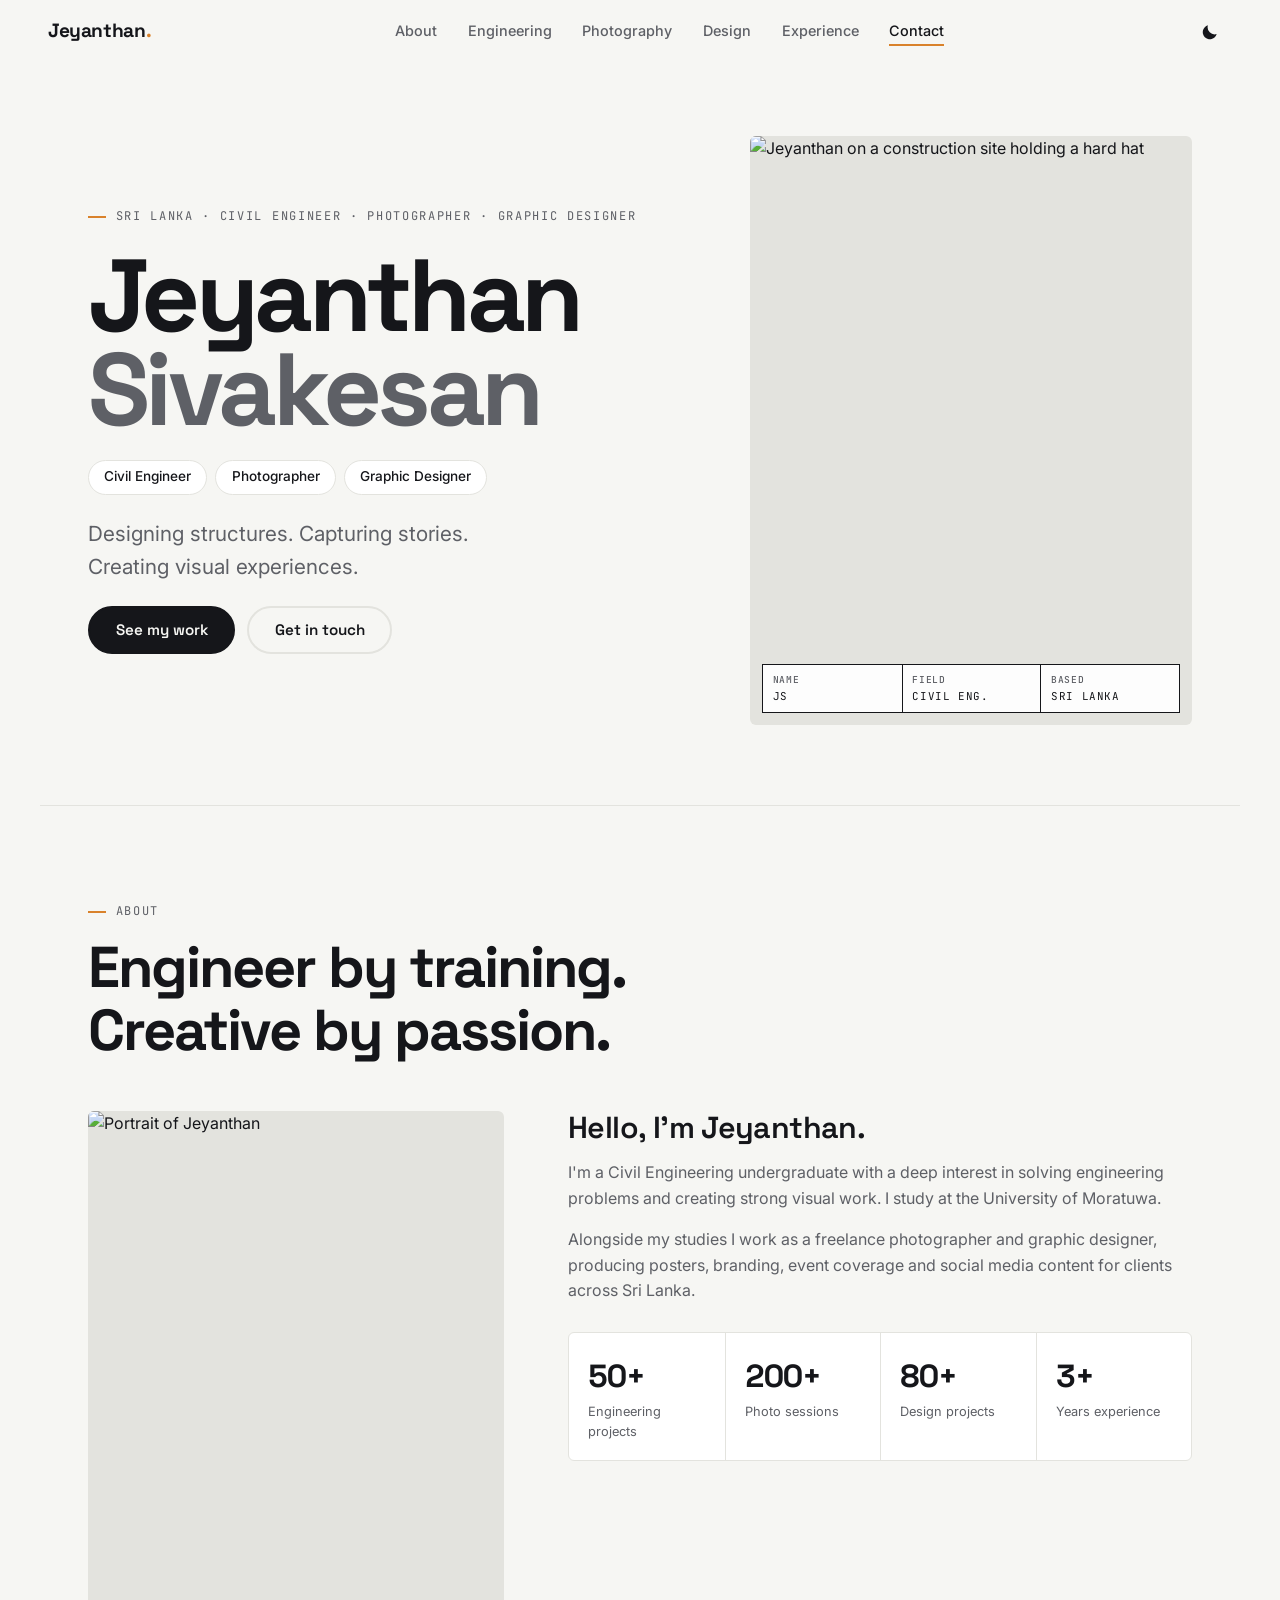
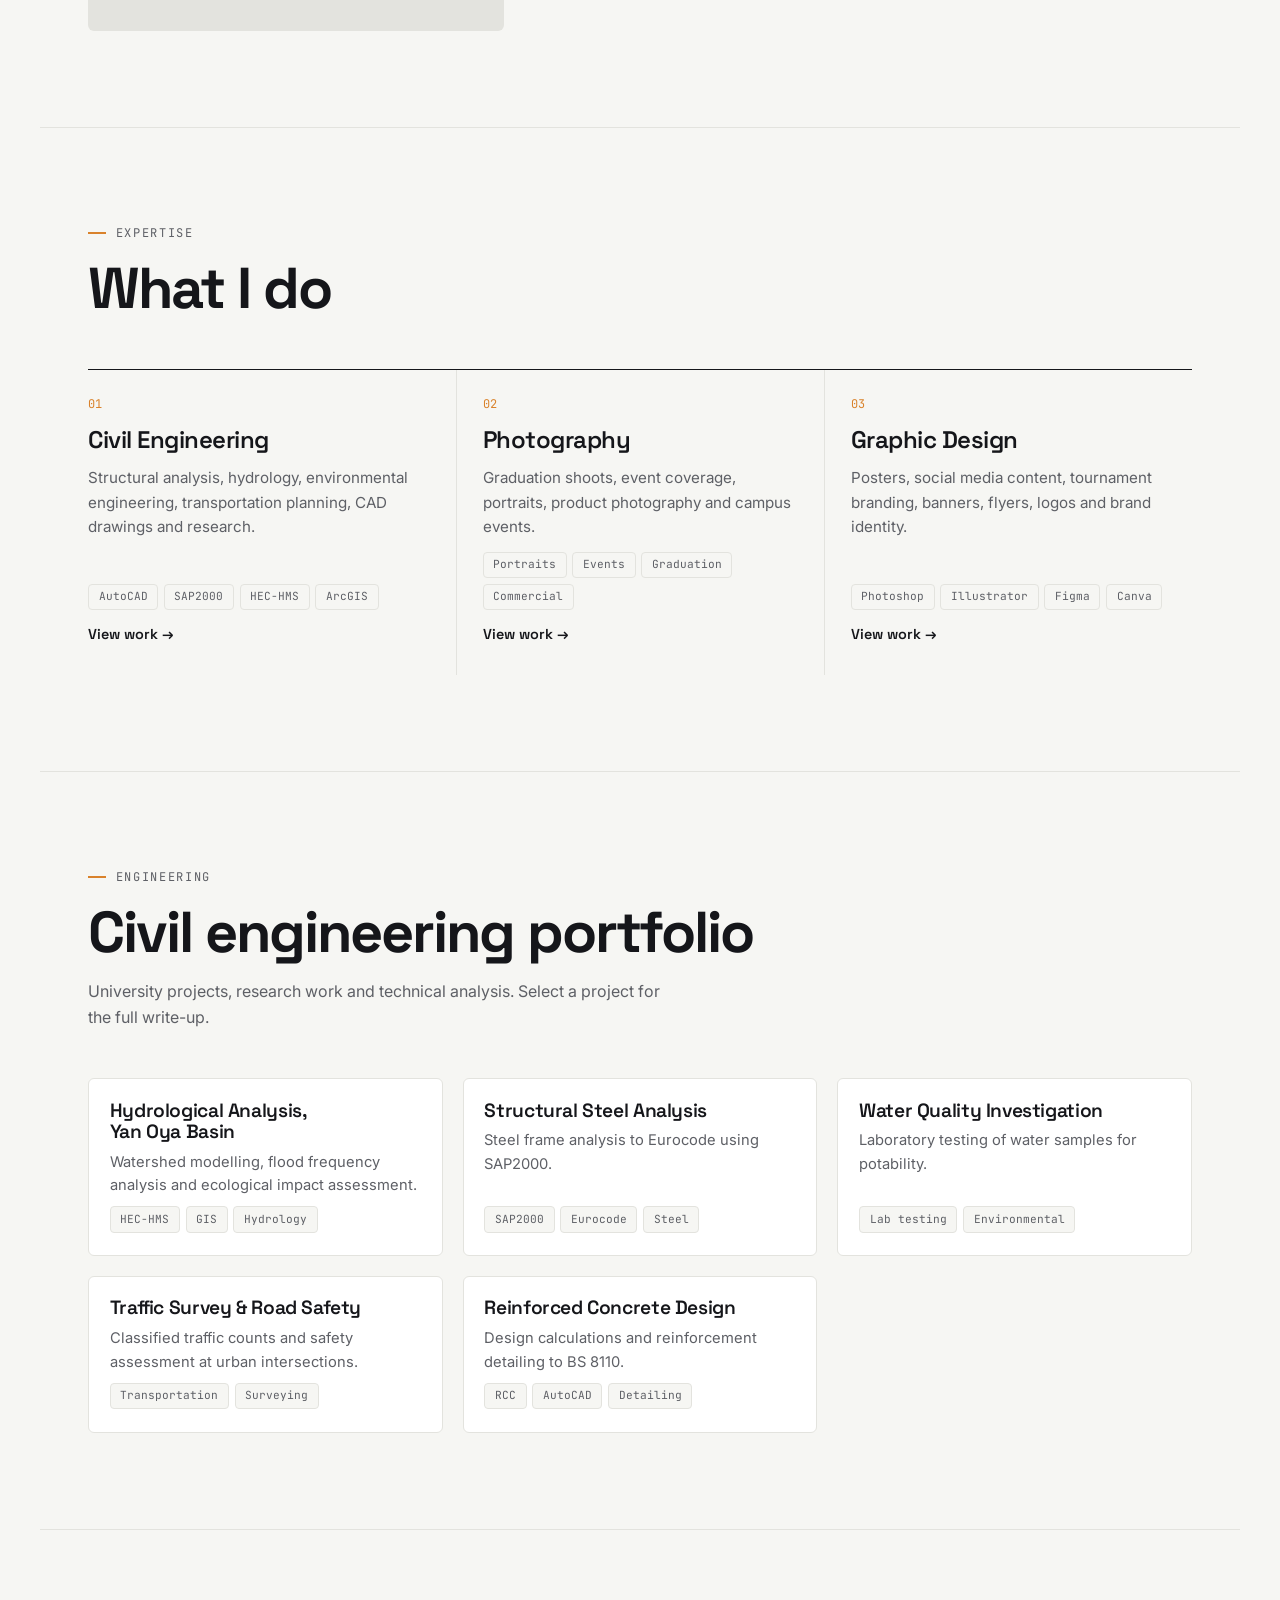
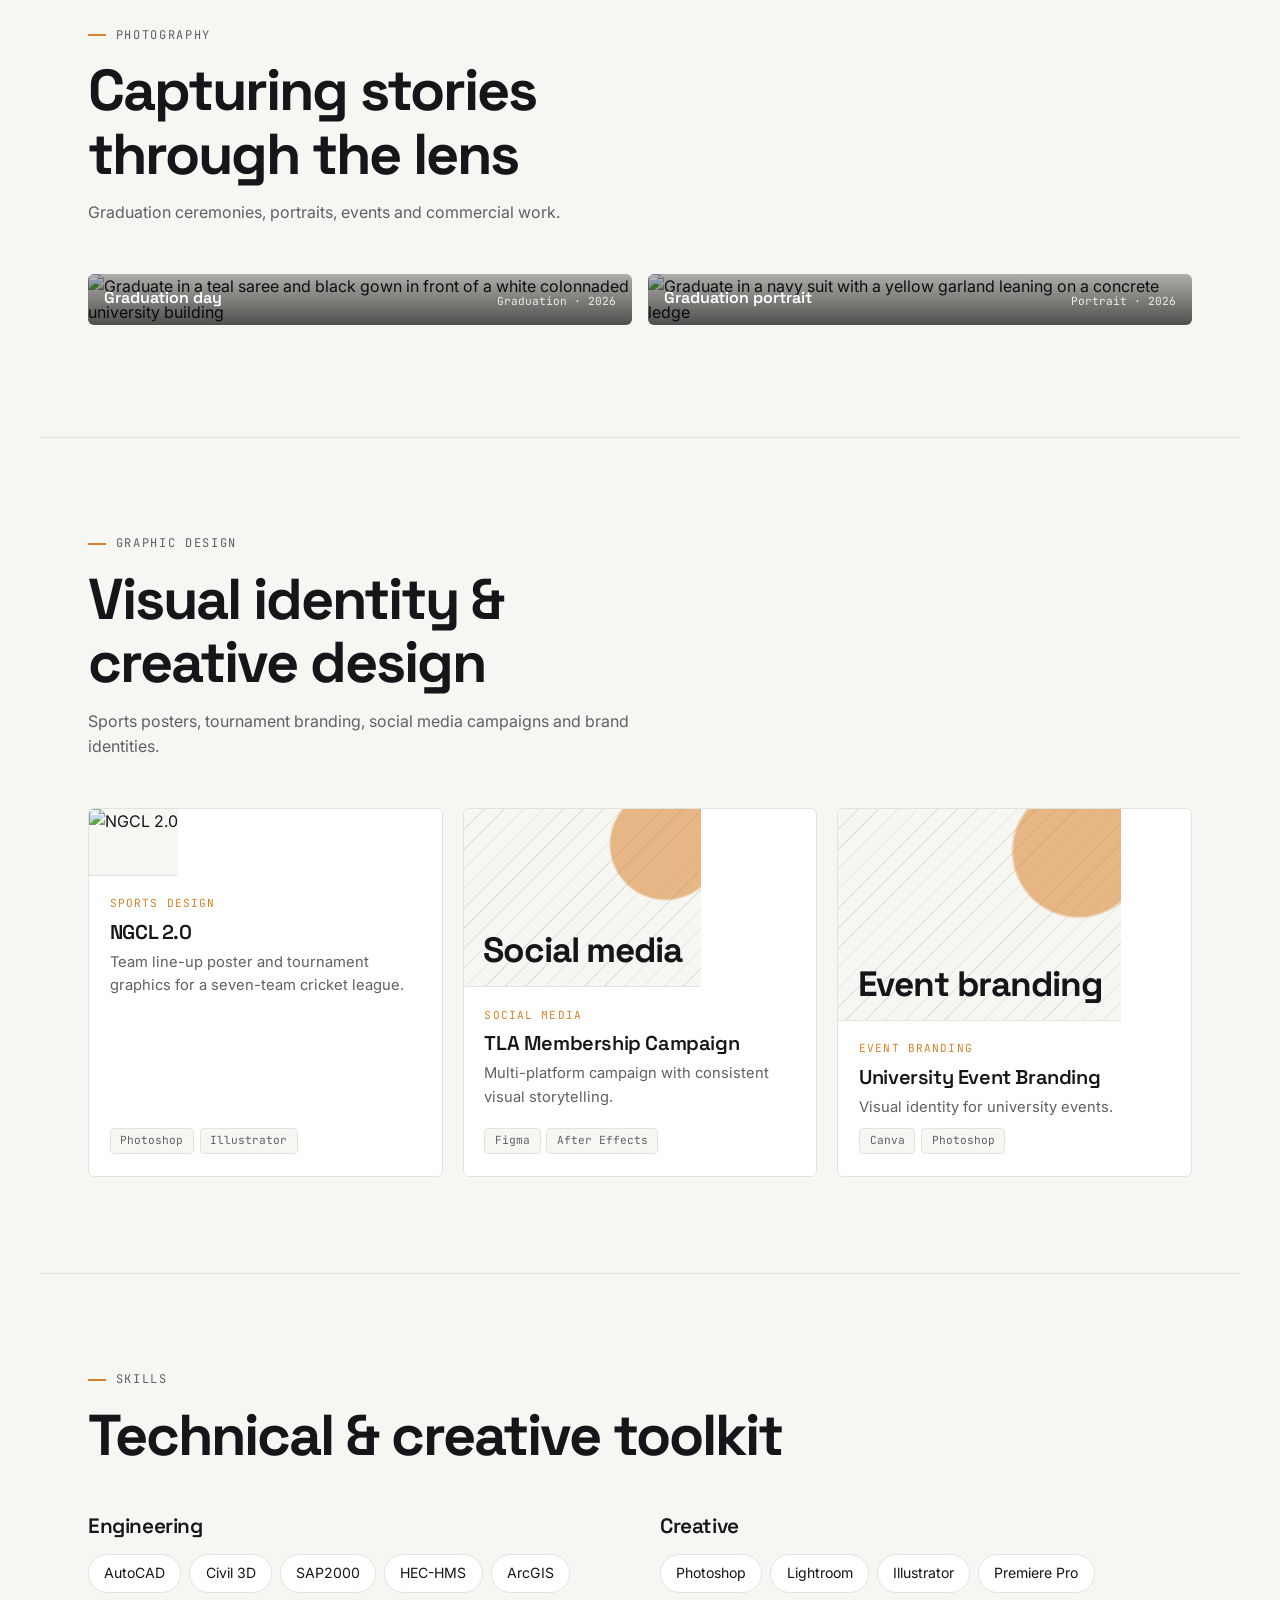
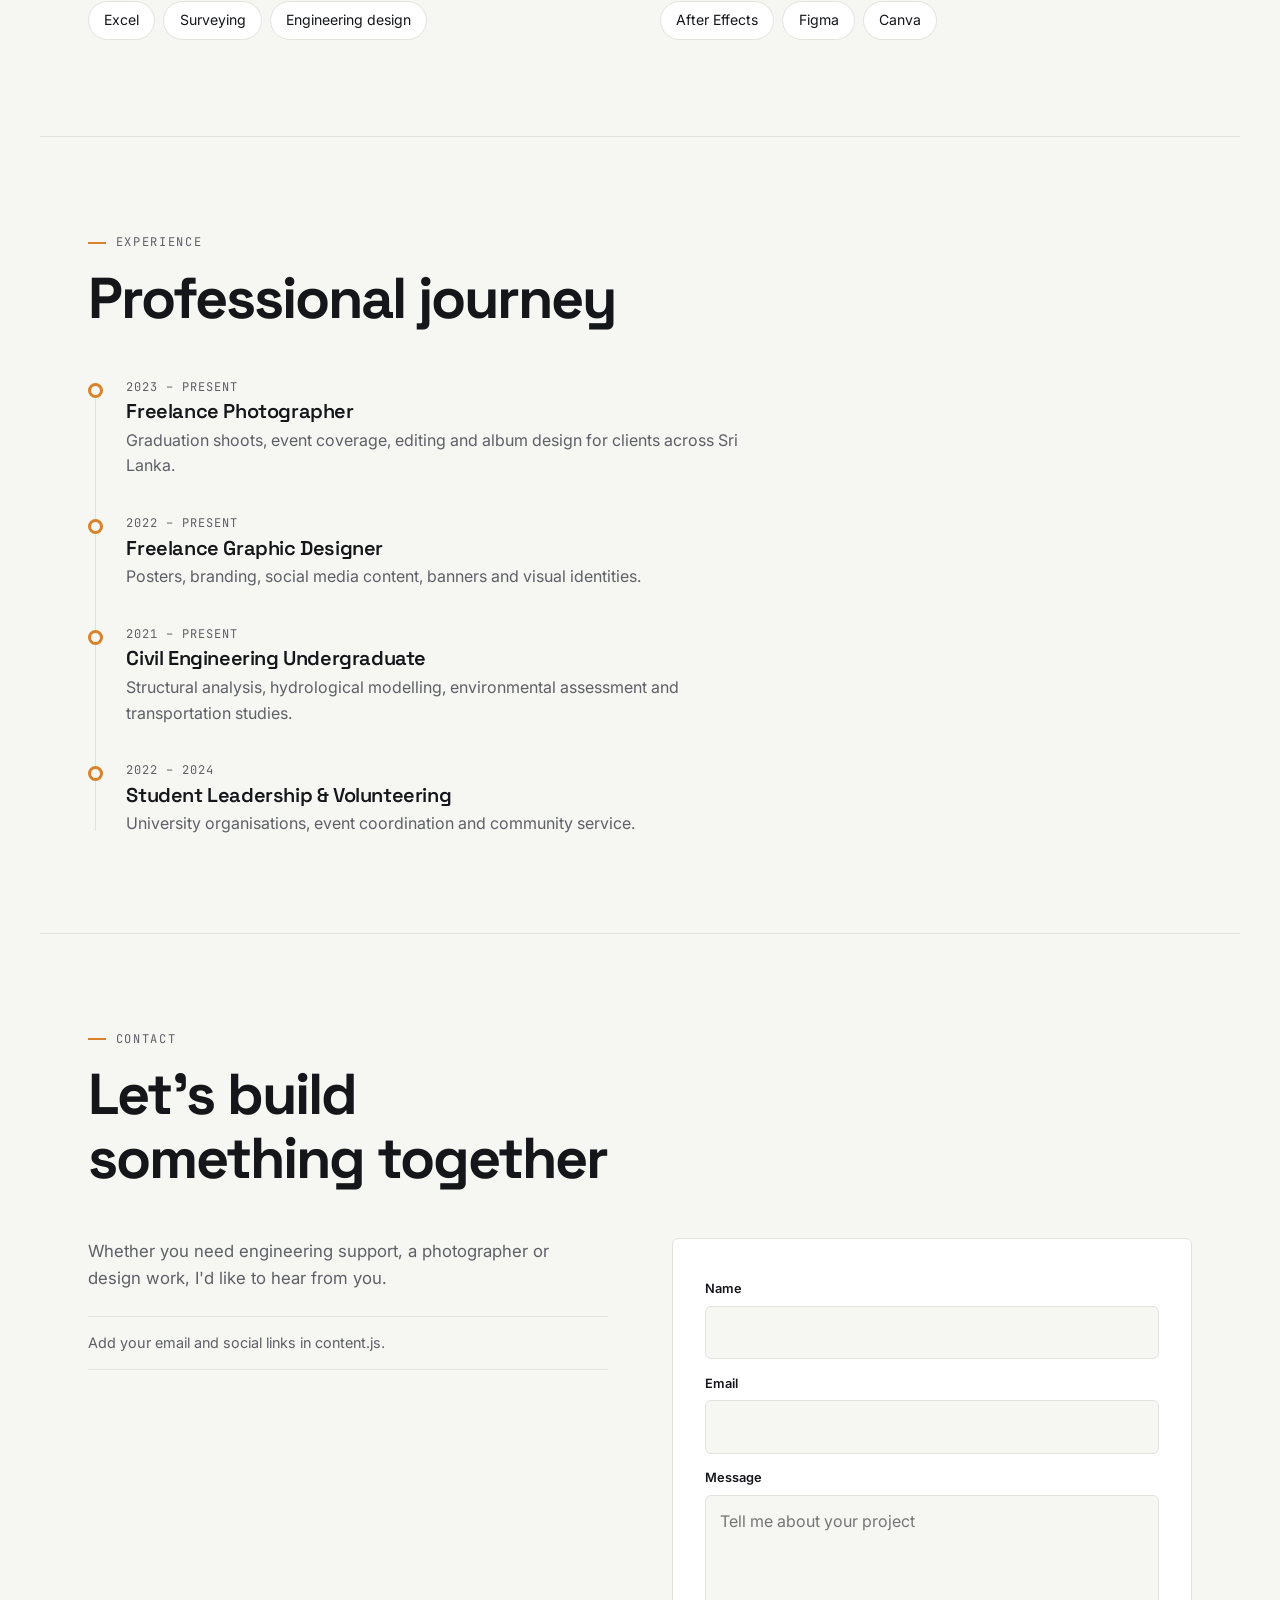
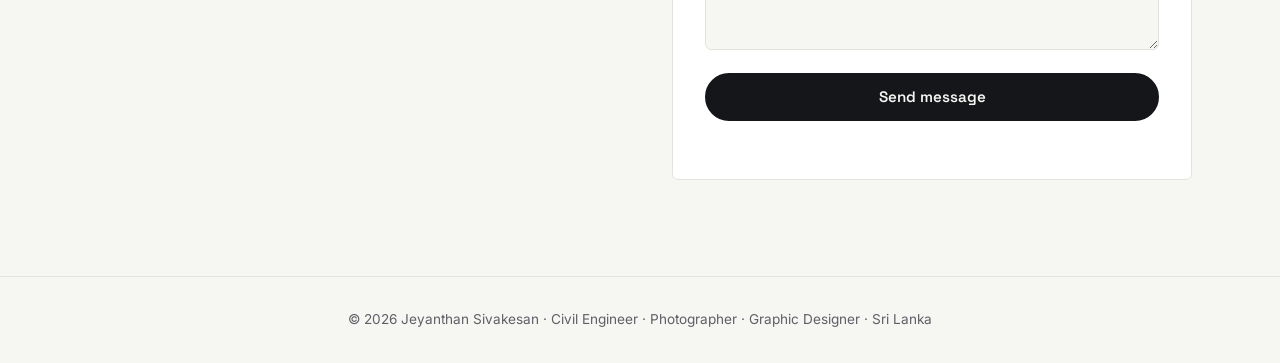
==== index.html @ a5794c86 "Add files via upload" ====
<!DOCTYPE html>
<html lang="en">
<head>
    <meta charset="UTF-8">
    <meta name="viewport" content="width=device-width, initial-scale=1.0, viewport-fit=cover">
    <title>Jeyanthan Sivakesan Portfolio</title>
    <meta name="description" content="Jeyanthan Sivakesan: civil engineer, photographer and graphic designer based in Sri Lanka.">
    <meta property="og:title" content="Jeyanthan Sivakesan | Portfolio">
    <meta property="og:description" content="Civil engineering undergraduate, photographer and graphic designer based in Sri Lanka.">
    <meta property="og:type" content="website">
    <meta property="og:image" content="images/me-on-site.jpg">
    <meta name="twitter:card" content="summary_large_image">
    <link rel="preconnect" href="https://fonts.googleapis.com">
    <link rel="preconnect" href="https://fonts.gstatic.com" crossorigin>
    <link href="https://fonts.googleapis.com/css2?family=Inter:wght@400;500;600&family=Space+Grotesk:wght@500;600;700&family=JetBrains+Mono:wght@400;500&display=swap" rel="stylesheet">
    <link rel="stylesheet" href="styles.css">
</head>
<body>
    <a class="skip-link" href="#about">Skip to content</a>

    <!-- NAVIGATION -->
    <header class="nav" id="nav">
        <a href="#home" class="nav-logo" data-bind="logo">Jeyanthan</a>
        <nav aria-label="Main">
            <ul class="nav-links" id="navLinks">
                <li><a href="#about">About</a></li>
                <li><a href="#engineering">Engineering</a></li>
                <li><a href="#photography">Photography</a></li>
                <li><a href="#design">Design</a></li>
                <li><a href="#experience">Experience</a></li>
                <li><a href="#contact">Contact</a></li>
            </ul>
        </nav>
        <div class="nav-actions">
            <button class="icon-btn" id="themeToggle" type="button" aria-label="Switch colour theme">
                <svg class="i-sun" viewBox="0 0 24 24" aria-hidden="true"><circle cx="12" cy="12" r="4.5"/><path d="M12 2v2.5M12 19.5V22M2 12h2.5M19.5 12H22M4.9 4.9l1.8 1.8M17.3 17.3l1.8 1.8M4.9 19.1l1.8-1.8M17.3 6.7l1.8-1.8"/></svg>
                <svg class="i-moon" viewBox="0 0 24 24" aria-hidden="true"><path d="M20 14.5A8.5 8.5 0 0 1 9.5 4a8.5 8.5 0 1 0 10.5 10.5z"/></svg>
            </button>
            <button class="menu-btn" id="menuBtn" type="button" aria-label="Open menu" aria-expanded="false" aria-controls="navLinks">
                <span></span><span></span><span></span>
            </button>
        </div>
    </header>

    <main>
        <!-- HERO -->
        <section class="hero" id="home">
            <div class="hero-text">
                <p class="eyebrow" data-bind="eyebrow"></p>
                <h1 class="hero-name" data-bind="name"></h1>
                <ul class="hero-roles" data-bind="roles"></ul>
                <p class="hero-tagline" data-bind="tagline"></p>
                <div class="btn-row">
                    <a href="#engineering" class="btn btn-primary">See my work</a>
                    <a href="#contact" class="btn btn-outline">Get in touch</a>
                </div>
            </div>
            <figure class="hero-photo">
                <img data-bind="heroImage" alt="" fetchpriority="high">
                <figcaption class="title-block" data-bind="heroCaption"></figcaption>
            </figure>
        </section>

        <!-- ABOUT -->
        <section class="section" id="about">
            <div class="section-head">
                <p class="eyebrow">About</p>
                <h2 class="section-title" data-bind="aboutHeading"></h2>
            </div>
            <div class="about-grid">
                <div class="about-photo"><img data-bind="portrait" alt="" loading="lazy"></div>
                <div class="about-text">
                    <h3 data-bind="hello"></h3>
                    <div data-bind="aboutParagraphs"></div>
                    <div class="stats" data-bind="stats"></div>
                    <div class="btn-row" data-bind="cvRow"></div>
                </div>
            </div>
        </section>

        <!-- SERVICES -->
        <section class="section" id="services">
            <div class="section-head">
                <p class="eyebrow">Expertise</p>
                <h2 class="section-title">What I do</h2>
            </div>
            <div class="services" data-bind="services"></div>
        </section>

        <!-- ENGINEERING -->
        <section class="section" id="engineering">
            <div class="section-head">
                <p class="eyebrow">Engineering</p>
                <h2 class="section-title">Civil engineering portfolio</h2>
                <p class="section-sub">University projects, research work and technical analysis. Select a project for the full write-up.</p>
            </div>
            <div class="eng-grid" data-bind="engineering"></div>
        </section>

        <!-- PHOTOGRAPHY -->
        <section class="section" id="photography">
            <div class="section-head">
                <p class="eyebrow">Photography</p>
                <h2 class="section-title">Capturing stories through the lens</h2>
                <p class="section-sub">Graduation ceremonies, portraits, events and commercial work.</p>
            </div>
            <div class="photo-grid" data-bind="photography"></div>
        </section>

        <!-- DESIGN -->
        <section class="section" id="design">
            <div class="section-head">
                <p class="eyebrow">Graphic design</p>
                <h2 class="section-title">Visual identity &amp; creative design</h2>
                <p class="section-sub">Sports posters, tournament branding, social media campaigns and brand identities.</p>
            </div>
            <div class="cards" data-bind="design"></div>
        </section>

        <!-- SKILLS -->
        <section class="section" id="skills">
            <div class="section-head">
                <p class="eyebrow">Skills</p>
                <h2 class="section-title">Technical &amp; creative toolkit</h2>
            </div>
            <div class="skills" data-bind="skills"></div>
        </section>

        <!-- EXPERIENCE -->
        <section class="section" id="experience">
            <div class="section-head">
                <p class="eyebrow">Experience</p>
                <h2 class="section-title">Professional journey</h2>
            </div>
            <ol class="timeline" data-bind="experience"></ol>
        </section>

        <!-- TESTIMONIALS (hidden until you add real ones in content.js) -->
        <section class="section" id="testimonials" hidden>
            <div class="section-head">
                <p class="eyebrow">Testimonials</p>
                <h2 class="section-title">What clients say</h2>
            </div>
            <div class="quotes" data-bind="testimonials"></div>
        </section>

        <!-- CONTACT -->
        <section class="section" id="contact">
            <div class="section-head">
                <p class="eyebrow">Contact</p>
                <h2 class="section-title">Let's build something together</h2>
            </div>
            <div class="contact-grid">
                <div class="contact-info">
                    <p>Whether you need engineering support, a photographer or design work, I'd like to hear from you.</p>
                    <ul class="contact-links" data-bind="contactLinks"></ul>
                </div>
                <form class="contact-form" id="contactForm" novalidate>
                    <label for="cf-name">Name</label>
                    <input id="cf-name" name="name" type="text" autocomplete="name" required>
                    <label for="cf-email">Email</label>
                    <input id="cf-email" name="email" type="email" autocomplete="email" required>
                    <label for="cf-message">Message</label>
                    <textarea id="cf-message" name="message" rows="5" required placeholder="Tell me about your project"></textarea>
                    <button class="btn btn-primary" type="submit">Send message</button>
                    <p class="form-status" id="formStatus" role="status" aria-live="polite"></p>
                </form>
            </div>
        </section>
    </main>

    <footer class="footer">
        <p data-bind="footer"></p>
    </footer>

    <!-- LIGHTBOX -->
    <div class="lightbox" id="lightbox" role="dialog" aria-modal="true" aria-label="Photo viewer" hidden>
        <button class="lb-btn lb-close" id="lbClose" type="button" aria-label="Close">✕</button>
        <button class="lb-btn lb-prev" id="lbPrev" type="button" aria-label="Previous photo">←</button>
        <figure>
            <img id="lbImg" alt="">
            <figcaption id="lbCaption"></figcaption>
        </figure>
        <button class="lb-btn lb-next" id="lbNext" type="button" aria-label="Next photo">→</button>
    </div>

    <!-- PROJECT DETAIL -->
    <div class="detail" id="detail" role="dialog" aria-modal="true" aria-labelledby="detailTitle" hidden>
        <button class="detail-close" id="detailClose" type="button" aria-label="Close project">✕</button>
        <div id="detailBody"></div>
    </div>

    <noscript><p class="noscript">This site needs JavaScript turned on to show its content.</p></noscript>

    <script src="content.js"></script>
    <script src="script.js"></script>
</body>
</html>
---- styles.css ----
/* =====================================================================
   STYLES.CSS
   Colours and fonts are set once here as variables. The accent colour
   can also be changed from content.js (theme.accent).
   Layout: editorial single column, split hero (text | site photo),
   engineering work shown as drawing sheets with a title block.
   ===================================================================== */

:root {
    --bg: #F6F6F3;
    --surface: #FFFFFF;
    --fg: #15161A;
    --muted: #5E6066;
    --line: #E3E3DE;
    --accent: #D9822B;
    --on-accent: #FFFFFF;
    --sheet: #F1F4F8;          /* drawing-sheet paper */
    --sheet-line: #D5DDE8;     /* drawing-sheet grid */
    --shadow: 0 18px 40px rgba(20, 22, 26, 0.08);

    --font-display: "Space Grotesk", "Segoe UI", system-ui, sans-serif;
    --font-body: "Inter", system-ui, -apple-system, "Segoe UI", sans-serif;
    --font-mono: "JetBrains Mono", ui-monospace, "SFMono-Regular", Consolas, monospace;

    --gutter: clamp(16px, 4vw, 48px);
    --max: 1200px;
    --nav-h: 64px;
    --ease: cubic-bezier(0.22, 1, 0.36, 1);
    color-scheme: light;
}
@media (prefers-color-scheme: dark) {
    :root:not([data-theme="light"]) {
        --bg: #111214; --surface: #1A1C1F; --fg: #EDEDEA; --muted: #A2A4A8; --line: #2B2D31;
        --on-accent: #111214; --sheet: #16202C; --sheet-line: #24364A; --shadow: 0 18px 40px rgba(0,0,0,0.4);
        color-scheme: dark;
    }
}
:root[data-theme="dark"] {
    --bg: #111214; --surface: #1A1C1F; --fg: #EDEDEA; --muted: #A2A4A8; --line: #2B2D31;
    --on-accent: #111214; --sheet: #16202C; --sheet-line: #24364A; --shadow: 0 18px 40px rgba(0,0,0,0.4);
    color-scheme: dark;
}

/* ---------- BASE ---------- */
*, *::before, *::after { box-sizing: border-box; margin: 0; padding: 0; }
html { scroll-behavior: smooth; scroll-padding-top: calc(var(--nav-h) + 12px); -webkit-text-size-adjust: 100%; }
body {
    font-family: var(--font-body);
    background: var(--bg);
    color: var(--fg);
    line-height: 1.6;
    font-size: 16px;
    overflow-x: hidden;
    -webkit-font-smoothing: antialiased;
}
body.locked { overflow: hidden; }
img { max-width: 100%; display: block; }
a { color: inherit; }
button { font: inherit; color: inherit; cursor: pointer; }
:focus-visible { outline: 2px solid var(--accent); outline-offset: 3px; border-radius: 4px; }
h1, h2, h3, h4 { font-family: var(--font-display); line-height: 1.1; letter-spacing: -0.02em; text-wrap: balance; }
[hidden] { display: none !important; }

.skip-link { position: absolute; left: -9999px; top: 8px; background: var(--fg); color: var(--bg); padding: 8px 14px; border-radius: 6px; z-index: 100; }
.skip-link:focus { left: 8px; }
.noscript { padding: 2rem var(--gutter); text-align: center; }

.eyebrow {
    font-family: var(--font-mono);
    font-size: 0.75rem;
    text-transform: uppercase;
    letter-spacing: 0.14em;
    color: var(--muted);
    display: flex; align-items: center; gap: 0.6rem;
}
.eyebrow::before { content: ""; width: 18px; height: 2px; background: var(--accent); flex-shrink: 0; }

/* ---------- BUTTONS ---------- */
.btn-row { display: flex; flex-wrap: wrap; gap: 0.75rem; }
.btn {
    font-family: var(--font-display);
    font-weight: 600; font-size: 0.95rem;
    display: inline-flex; align-items: center; justify-content: center; gap: 0.5rem;
    min-height: 48px; padding: 0 1.6rem;
    border-radius: 999px; text-decoration: none;
    transition: transform .3s var(--ease), background .3s, color .3s, border-color .3s;
}
.btn-primary { background: var(--fg); color: var(--bg); border: 2px solid var(--fg); }
.btn-outline { background: transparent; color: var(--fg); border: 2px solid var(--line); }
@media (hover: hover) {
    .btn:hover { transform: translateY(-2px); }
    .btn-primary:hover { background: var(--accent); border-color: var(--accent); color: var(--on-accent); }
    .btn-outline:hover { border-color: var(--fg); }
}

/* ---------- NAV ---------- */
.nav {
    position: fixed; inset: 0 0 auto 0; z-index: 50;
    height: calc(var(--nav-h) + env(safe-area-inset-top, 0px));
    padding: env(safe-area-inset-top, 0px) var(--gutter) 0;
    display: flex; align-items: center; justify-content: space-between; gap: 1rem;
    transition: background .3s, border-color .3s;
    border-bottom: 1px solid transparent;
}
.nav.scrolled {
    background: color-mix(in srgb, var(--bg) 88%, transparent);
    backdrop-filter: blur(14px); -webkit-backdrop-filter: blur(14px);
    border-bottom-color: var(--line);
}
.nav-logo { font-family: var(--font-display); font-weight: 700; font-size: 1.2rem; text-decoration: none; letter-spacing: -0.02em; }
.nav-logo span { color: var(--accent); }
.nav-links { display: flex; list-style: none; gap: clamp(1rem, 2.4vw, 2rem); }
.nav-links a { text-decoration: none; font-size: 0.9rem; font-weight: 500; color: var(--muted); transition: color .2s; padding: 0.4rem 0; }
.nav-links a:hover, .nav-links a.active { color: var(--fg); }
.nav-links a.active { box-shadow: inset 0 -2px 0 var(--accent); }
.nav-actions { display: flex; align-items: center; gap: 0.25rem; }
.icon-btn, .menu-btn {
    width: 44px; height: 44px; border-radius: 50%; border: 0; background: transparent;
    display: inline-flex; align-items: center; justify-content: center;
}
.icon-btn:hover, .menu-btn:hover { background: var(--line); }
.icon-btn svg { width: 20px; height: 20px; fill: none; stroke: currentColor; stroke-width: 1.8; stroke-linecap: round; }
.icon-btn .i-moon { fill: currentColor; stroke: none; }
.icon-btn .i-sun { display: none; }
:root[data-mode="dark"] .icon-btn .i-sun { display: block; }
:root[data-mode="dark"] .icon-btn .i-moon { display: none; }
.menu-btn { display: none; flex-direction: column; gap: 5px; }
.menu-btn span { width: 22px; height: 2px; background: currentColor; border-radius: 2px; transition: transform .3s var(--ease), opacity .2s; }

/* ---------- HERO ---------- */
.hero {
    max-width: var(--max); margin: 0 auto;
    padding: calc(var(--nav-h) + clamp(2rem, 6vw, 4.5rem)) var(--gutter) clamp(3rem, 7vw, 5rem);
    display: grid; grid-template-columns: 1.15fr 0.85fr; gap: clamp(2rem, 5vw, 4.5rem); align-items: center;
}
.hero-text { min-width: 0; display: flex; flex-direction: column; gap: 1.4rem; }
.hero-name { font-size: clamp(2.9rem, 8vw, 6.4rem); font-weight: 700; letter-spacing: -0.045em; line-height: 0.92; }
.hero-name .last { color: var(--muted); }
.hero-roles { list-style: none; display: flex; flex-wrap: wrap; gap: 0.5rem; }
.hero-roles li { font-size: 0.85rem; font-weight: 500; padding: 0.35rem 0.95rem; border: 1px solid var(--line); border-radius: 999px; background: var(--surface); }
.hero-tagline { font-size: clamp(1.05rem, 2vw, 1.3rem); color: var(--muted); max-width: 32ch; }
.hero-photo { position: relative; border-radius: 6px; overflow: hidden; aspect-ratio: 3 / 4; max-width: 100%; background: var(--line); }
.hero-photo img { width: 100%; height: 100%; object-fit: cover; object-position: 50% 35%; }
.title-block {
    position: absolute; right: 12px; bottom: 12px; left: 12px;
    display: grid; grid-template-columns: repeat(3, 1fr);
    font-family: var(--font-mono); font-size: 0.68rem; text-transform: uppercase; letter-spacing: 0.06em;
    background: color-mix(in srgb, var(--surface) 92%, transparent);
    backdrop-filter: blur(6px); -webkit-backdrop-filter: blur(6px);
    border: 1px solid var(--fg);
}
.title-block div { padding: 0.45rem 0.6rem; border-left: 1px solid var(--fg); min-width: 0; }
.title-block div:first-child { border-left: 0; }
.title-block b { display: block; font-weight: 500; color: var(--muted); font-size: 0.6rem; }

/* ---------- SECTIONS ---------- */
.section { max-width: var(--max); margin: 0 auto; padding: clamp(3.5rem, 8vw, 6rem) var(--gutter); border-top: 1px solid var(--line); }
.section-head { display: flex; flex-direction: column; gap: 0.9rem; margin-bottom: clamp(2rem, 4vw, 3rem); max-width: 760px; }
.section-title { font-size: clamp(2rem, 5vw, 3.6rem); font-weight: 700; letter-spacing: -0.035em; }
.section-sub { color: var(--muted); max-width: 58ch; }

/* ---------- ABOUT ---------- */
.about-grid { display: grid; grid-template-columns: 0.8fr 1.2fr; gap: clamp(2rem, 5vw, 4rem); align-items: start; }
.about-photo { border-radius: 6px; overflow: hidden; aspect-ratio: 4 / 5; background: var(--line); max-width: 100%; }
.about-photo img { width: 100%; height: 100%; object-fit: cover; }
.about-text { min-width: 0; display: flex; flex-direction: column; gap: 1rem; }
.about-text h3 { font-size: clamp(1.4rem, 2.6vw, 1.9rem); font-weight: 600; }
.about-text p { color: var(--muted); max-width: 62ch; }
.about-text [data-bind="aboutParagraphs"] { display: flex; flex-direction: column; gap: 1rem; }
.stats { display: grid; grid-template-columns: repeat(auto-fit, minmax(130px, 1fr)); gap: 0; border: 1px solid var(--line); border-radius: 6px; margin-block: 0.75rem; background: var(--surface); }
.stat { padding: 1.1rem 1.2rem; border-left: 1px solid var(--line); }
.stat:first-child { border-left: 0; }
.stat-number { font-family: var(--font-display); font-weight: 700; font-size: 2rem; letter-spacing: -0.03em; font-variant-numeric: tabular-nums; }
.stat-label { font-size: 0.8rem; color: var(--muted); }

/* ---------- TAGS ---------- */
.tags { display: flex; flex-wrap: wrap; gap: 0.35rem; list-style: none; }
.tag { font-family: var(--font-mono); font-size: 0.7rem; padding: 0.2rem 0.6rem; border-radius: 4px; background: var(--bg); border: 1px solid var(--line); color: var(--muted); }

/* ---------- SERVICES ---------- */
.services { display: grid; grid-template-columns: repeat(3, 1fr); gap: 0; border-top: 1px solid var(--fg); }
.service { padding: 1.6rem 1.6rem 1.8rem 0; display: flex; flex-direction: column; gap: 0.8rem; text-decoration: none; min-width: 0; }
.service + .service { padding-left: 1.6rem; border-left: 1px solid var(--line); }
.service-num { font-family: var(--font-mono); font-size: 0.75rem; color: var(--accent); }
.service h3 { font-size: 1.5rem; font-weight: 600; }
.service p { color: var(--muted); font-size: 0.95rem; flex: 1; }
.service .more { font-family: var(--font-display); font-weight: 600; font-size: 0.9rem; }
.service:hover .more { color: var(--accent); }

/* ---------- ENGINEERING: DRAWING SHEETS ---------- */
.eng-grid { display: grid; grid-template-columns: repeat(auto-fill, minmax(min(100%, 330px), 1fr)); gap: 1.25rem; }
.sheet-card {
    text-align: left; background: var(--surface); border: 1px solid var(--line); border-radius: 6px;
    overflow: hidden; display: flex; flex-direction: column; padding: 0;
    transition: transform .35s var(--ease), box-shadow .35s var(--ease), border-color .35s;
}
@media (hover: hover) { .sheet-card:hover { transform: translateY(-4px); box-shadow: var(--shadow); border-color: transparent; } }
.sheet {
    position: relative; aspect-ratio: 16 / 10; max-width: 100%;
    background-color: var(--sheet);
    background-image:
        linear-gradient(var(--sheet-line) 1px, transparent 1px),
        linear-gradient(90deg, var(--sheet-line) 1px, transparent 1px);
    background-size: 22px 22px;
    background-position: -1px -1px;
    border-bottom: 1px solid var(--line);
    overflow: hidden;
}
.sheet img { width: 100%; height: 100%; object-fit: cover; }
.sheet-frame { position: absolute; inset: 10px; border: 1.5px solid var(--fg); opacity: 0.85; }
.sheet-mark {
    position: absolute; left: 22px; top: 18px; right: 22px;
    font-family: var(--font-display); font-weight: 700; font-size: clamp(1.6rem, 3.2vw, 2.2rem); letter-spacing: -0.03em; line-height: 1;
    color: var(--fg); opacity: 0.9;
}
.sheet-mark small { display: block; font-family: var(--font-mono); font-weight: 400; font-size: 0.7rem; letter-spacing: 0.08em; text-transform: uppercase; color: var(--muted); margin-top: 0.4rem; }
.sheet-tb {
    position: absolute; right: 10px; bottom: 10px; display: grid; grid-template-columns: auto auto;
    font-family: var(--font-mono); font-size: 0.6rem; text-transform: uppercase; letter-spacing: 0.05em;
    background: var(--surface); border-top: 1.5px solid var(--fg); border-left: 1.5px solid var(--fg);
}
.sheet-tb span { padding: 0.3rem 0.55rem; border-right: 1px solid var(--line); }
.sheet-tb span:last-child { border-right: 0; color: var(--accent); font-weight: 500; }
.sheet-body { padding: 1.2rem 1.3rem 1.4rem; display: flex; flex-direction: column; gap: 0.55rem; flex: 1; }
.sheet-body h3 { font-size: 1.2rem; font-weight: 600; }
.sheet-body p { color: var(--muted); font-size: 0.92rem; flex: 1; }

/* ---------- PHOTOGRAPHY ---------- */
.photo-grid { columns: 3 280px; column-gap: 1rem; }
.photo-grid.count-1 { columns: 1; max-width: 900px; }
.photo-grid.count-2 { columns: 2 280px; }
.photo {
    break-inside: avoid; margin-bottom: 1rem; position: relative; display: block; width: 100%;
    border: 0; padding: 0; border-radius: 6px; overflow: hidden; background: var(--line); text-align: left;
}
.photo img { width: 100%; height: auto; transition: transform .7s var(--ease); }
@media (hover: hover) { .photo:hover img { transform: scale(1.03); } }
.photo figcaption {
    position: absolute; left: 0; right: 0; bottom: 0; padding: 2.5rem 1rem 0.9rem;
    background: linear-gradient(transparent, rgba(0,0,0,0.65)); color: #fff;
    display: flex; justify-content: space-between; align-items: end; gap: 1rem;
}
.photo figcaption strong { font-family: var(--font-display); font-weight: 600; }
.photo figcaption span { font-family: var(--font-mono); font-size: 0.7rem; opacity: 0.85; white-space: nowrap; }

/* ---------- DESIGN CARDS ---------- */
.cards { display: grid; grid-template-columns: repeat(auto-fill, minmax(min(100%, 320px), 1fr)); gap: 1.25rem; }
.card {
    text-align: left; background: var(--surface); border: 1px solid var(--line); border-radius: 6px;
    overflow: hidden; display: flex; flex-direction: column; padding: 0;
    transition: transform .35s var(--ease), box-shadow .35s var(--ease), border-color .35s;
}
@media (hover: hover) { .card:hover { transform: translateY(-4px); box-shadow: var(--shadow); border-color: transparent; } }
.card-media { aspect-ratio: 4 / 3; overflow: hidden; background: var(--bg); max-width: 100%; border-bottom: 1px solid var(--line); }
.card-media img { width: 100%; height: 100%; object-fit: cover; transition: transform .7s var(--ease); }
@media (hover: hover) { .card:hover .card-media img { transform: scale(1.04); } }
.card-cover {
    width: 100%; height: 100%; display: flex; align-items: flex-end; padding: 1.2rem;
    font-family: var(--font-display); font-weight: 700; font-size: clamp(1.6rem, 3vw, 2.2rem); letter-spacing: -0.03em; line-height: 1;
    background:
        radial-gradient(circle at 85% 20%, color-mix(in srgb, var(--accent) 55%, transparent) 0 22%, transparent 23%),
        repeating-linear-gradient(135deg, var(--line) 0 1px, transparent 1px 14px),
        var(--bg);
}
.card-body { padding: 1.2rem 1.3rem 1.4rem; display: flex; flex-direction: column; gap: 0.5rem; flex: 1; }
.card-kicker { font-family: var(--font-mono); font-size: 0.7rem; text-transform: uppercase; letter-spacing: 0.1em; color: var(--accent); }
.card-body h3 { font-size: 1.25rem; font-weight: 600; }
.card-body p { color: var(--muted); font-size: 0.92rem; flex: 1; }

/* ---------- SKILLS ---------- */
.skills { display: grid; grid-template-columns: repeat(auto-fit, minmax(min(100%, 320px), 1fr)); gap: 2.5rem; }
.skill-group h3 { font-size: 1.3rem; font-weight: 600; margin-bottom: 1rem; }
.skill-group .tags { gap: 0.5rem; }
.skill-group .tag { font-family: var(--font-body); font-size: 0.88rem; padding: 0.45rem 0.95rem; border-radius: 999px; background: var(--surface); color: var(--fg); }

/* ---------- TIMELINE ---------- */
.timeline { list-style: none; position: relative; max-width: 780px; }
.timeline::before { content: ""; position: absolute; left: 7px; top: 6px; bottom: 6px; width: 1px; background: var(--line); }
.timeline li { position: relative; padding-left: 2.4rem; padding-bottom: 2.2rem; }
.timeline li:last-child { padding-bottom: 0; }
.timeline li::before { content: ""; position: absolute; left: 0; top: 5px; width: 15px; height: 15px; border-radius: 50%; background: var(--bg); border: 3px solid var(--accent); }
.tl-years { font-family: var(--font-mono); font-size: 0.75rem; text-transform: uppercase; letter-spacing: 0.08em; color: var(--muted); font-variant-numeric: tabular-nums; }
.timeline h3 { font-size: 1.25rem; font-weight: 600; margin: 0.2rem 0 0.35rem; }
.timeline p { color: var(--muted); max-width: 62ch; }

/* ---------- TESTIMONIALS ---------- */
.quotes { display: grid; grid-template-columns: repeat(auto-fit, minmax(min(100%, 280px), 1fr)); gap: 1.25rem; }
.quote { background: var(--surface); border: 1px solid var(--line); border-radius: 6px; padding: 1.6rem; display: flex; flex-direction: column; gap: 1rem; }
.quote p { font-size: 1.05rem; }
.quote cite { font-style: normal; font-size: 0.85rem; color: var(--muted); }

/* ---------- CONTACT ---------- */
.contact-grid { display: grid; grid-template-columns: 1fr 1fr; gap: clamp(2rem, 5vw, 4rem); align-items: start; }
.contact-info { min-width: 0; }
.contact-info > p { color: var(--muted); margin-bottom: 1.5rem; max-width: 46ch; font-size: 1.05rem; }
.contact-links { list-style: none; border-top: 1px solid var(--line); }
.contact-links li { border-bottom: 1px solid var(--line); }
.contact-links a, .contact-links .row {
    display: flex; align-items: center; justify-content: space-between; gap: 1rem;
    padding: 0.9rem 0; text-decoration: none; min-width: 0;
}
.contact-links .k { font-family: var(--font-mono); font-size: 0.72rem; text-transform: uppercase; letter-spacing: 0.1em; color: var(--muted); flex-shrink: 0; }
.contact-links .v { font-weight: 500; overflow-wrap: anywhere; text-align: right; }
.contact-links a:hover .v { color: var(--accent); }
.copy-btn { border: 1px solid var(--line); background: var(--surface); border-radius: 999px; font-size: 0.75rem; padding: 0.25rem 0.7rem; margin-left: 0.5rem; }
.contact-empty { color: var(--muted); font-size: 0.9rem; padding: 0.9rem 0; }
.contact-form { background: var(--surface); border: 1px solid var(--line); border-radius: 6px; padding: clamp(1.25rem, 3vw, 2rem); display: flex; flex-direction: column; gap: 0.4rem; min-width: 0; }
.contact-form label { font-size: 0.8rem; font-weight: 600; margin-top: 0.5rem; }
.contact-form input, .contact-form textarea {
    width: 100%; font: inherit; color: var(--fg); background: var(--bg);
    border: 1px solid var(--line); border-radius: 6px; padding: 0.8rem 0.9rem; resize: vertical;
}
.contact-form input:focus, .contact-form textarea:focus { outline: none; border-color: var(--accent); box-shadow: 0 0 0 3px color-mix(in srgb, var(--accent) 25%, transparent); }
.contact-form [aria-invalid="true"] { border-color: #C2412D; }
.contact-form .btn { margin-top: 1rem; width: 100%; }
.form-status { font-size: 0.9rem; color: var(--muted); min-height: 1.4em; }

/* ---------- FOOTER ---------- */
.footer { border-top: 1px solid var(--line); padding: 2rem var(--gutter) calc(2rem + env(safe-area-inset-bottom, 0px)); text-align: center; color: var(--muted); font-size: 0.85rem; }

/* ---------- LIGHTBOX ---------- */
.lightbox { position: fixed; inset: 0; z-index: 80; background: rgba(8, 8, 10, 0.94); display: flex; align-items: center; justify-content: center; padding: 3.5rem 1rem; }
.lightbox figure { display: flex; flex-direction: column; align-items: center; gap: 0.8rem; max-width: 100%; }
.lightbox img { max-width: min(94vw, 1600px); max-height: 80vh; object-fit: contain; border-radius: 4px; }
.lightbox figcaption { color: #ddd; font-size: 0.9rem; text-align: center; }
.lb-btn { position: absolute; width: 46px; height: 46px; border-radius: 50%; border: 0; background: rgba(255,255,255,0.12); color: #fff; font-size: 1.2rem; }
.lb-btn:hover { background: rgba(255,255,255,0.24); }
.lb-close { top: calc(14px + env(safe-area-inset-top, 0px)); right: 14px; }
.lb-prev { left: 14px; top: 50%; transform: translateY(-50%); }
.lb-next { right: 14px; top: 50%; transform: translateY(-50%); }

/* ---------- PROJECT DETAIL ---------- */
.detail { position: fixed; inset: 0; z-index: 70; background: var(--bg); overflow-y: auto; overscroll-behavior: contain; animation: slideUp .45s var(--ease); }
@keyframes slideUp { from { transform: translateY(40px); opacity: 0; } to { transform: none; opacity: 1; } }
.detail-close { position: fixed; top: calc(12px + env(safe-area-inset-top, 0px)); right: 12px; z-index: 2; width: 46px; height: 46px; border-radius: 50%; border: 1px solid var(--line); background: var(--surface); box-shadow: var(--shadow); font-size: 1rem; }
.detail-hero { max-width: var(--max); margin: 0 auto; padding: calc(4rem + env(safe-area-inset-top, 0px)) var(--gutter) 2rem; display: flex; flex-direction: column; gap: 1rem; }
.detail-hero h1 { font-size: clamp(2.2rem, 6vw, 4.4rem); font-weight: 700; letter-spacing: -0.04em; max-width: 18ch; }
.detail-meta { display: flex; flex-wrap: wrap; gap: 0; border: 1px solid var(--line); border-radius: 6px; background: var(--surface); width: fit-content; max-width: 100%; }
.detail-meta div { padding: 0.7rem 1rem; border-left: 1px solid var(--line); min-width: 0; }
.detail-meta div:first-child { border-left: 0; }
.detail-meta b { display: block; font-family: var(--font-mono); font-weight: 400; font-size: 0.65rem; text-transform: uppercase; letter-spacing: 0.1em; color: var(--muted); }
.detail-cover { max-width: var(--max); margin: 0 auto; padding: 0 var(--gutter); }
.detail-cover .sheet, .detail-cover .card-cover { aspect-ratio: 4 / 1; min-height: 170px; border-radius: 6px; border: 1px solid var(--line); }
.detail-cover img.detail-img { width: 100%; max-height: 70vh; object-fit: contain; border-radius: 6px; background: var(--surface); border: 1px solid var(--line); }
.detail-content { max-width: 760px; margin: 0 auto; padding: 2.5rem var(--gutter) 4rem; display: flex; flex-direction: column; gap: 0.9rem; }
.detail-content h2 { font-size: 1.35rem; font-weight: 600; margin-top: 1.4rem; }
.detail-content p { color: var(--muted); }
.palette { display: flex; flex-wrap: wrap; gap: 0.8rem; }
.swatch { display: flex; flex-direction: column; align-items: center; gap: 0.35rem; font-family: var(--font-mono); font-size: 0.68rem; color: var(--muted); }
.swatch i { width: 48px; height: 48px; border-radius: 50%; border: 1px solid var(--line); display: block; }
.detail-gallery { display: grid; grid-template-columns: repeat(auto-fit, minmax(min(100%, 260px), 1fr)); gap: 0.8rem; }
.detail-gallery button { border: 0; padding: 0; border-radius: 6px; overflow: hidden; background: var(--line); }
.detail-gallery img { width: 100%; aspect-ratio: 4 / 3; object-fit: cover; }
.detail-stats { display: grid; grid-template-columns: repeat(auto-fit, minmax(120px, 1fr)); border: 1px solid var(--line); border-radius: 6px; background: var(--surface); }
.detail-stats .stat { border-left: 1px solid var(--line); }
.detail-nav { display: flex; justify-content: space-between; gap: 1rem; flex-wrap: wrap; border-top: 1px solid var(--line); padding-top: 1.5rem; margin-top: 2rem; }
.detail-nav button { border: 0; background: none; font-family: var(--font-display); font-weight: 600; padding: 0.5rem 0; text-align: left; }
.detail-nav button:last-child { text-align: right; margin-left: auto; }
.detail-nav small { display: block; font-family: var(--font-mono); font-weight: 400; font-size: 0.68rem; color: var(--muted); text-transform: uppercase; letter-spacing: 0.1em; }
.detail-nav button:hover { color: var(--accent); }
.detail-cta { margin-top: 2rem; padding: 2rem; border: 1px solid var(--line); border-radius: 6px; background: var(--surface); display: flex; flex-direction: column; gap: 0.8rem; align-items: flex-start; }
.detail-cta h2 { margin-top: 0; }

/* ---------- REVEAL (content is visible by default; JS only adds motion) ---------- */
.js-motion .reveal { opacity: 0; transform: translateY(24px); transition: opacity .7s var(--ease), transform .7s var(--ease); }
.js-motion .reveal.in { opacity: 1; transform: none; }

/* ---------- RESPONSIVE ---------- */
@media (max-width: 900px) {
    .hero { grid-template-columns: 1fr; }
    .hero-photo { aspect-ratio: 4 / 5; max-height: 72vh; width: 100%; }
    .about-grid, .contact-grid { grid-template-columns: 1fr; }
    .about-photo { max-width: 420px; }
    .services { grid-template-columns: 1fr; }
    .service, .service + .service { padding: 1.4rem 0; border-left: 0; }
    .service + .service { border-top: 1px solid var(--line); }
}
@media (max-width: 780px) {
    .menu-btn { display: inline-flex; }
    .nav-links {
        position: fixed; inset: 0; z-index: -1;
        flex-direction: column; justify-content: center; align-items: center; gap: 1.6rem;
        background: var(--bg);
        transform: translateY(-100%); transition: transform .4s var(--ease); visibility: hidden;
    }
    .nav-links a { font-family: var(--font-display); font-size: 2rem; font-weight: 600; color: var(--fg); }
    .nav.menu-open .nav-links { transform: none; visibility: visible; }
    .nav.menu-open { background: var(--bg); backdrop-filter: none; -webkit-backdrop-filter: none; }
    .nav.menu-open .menu-btn span:nth-child(1) { transform: translateY(7px) rotate(45deg); }
    .nav.menu-open .menu-btn span:nth-child(2) { opacity: 0; }
    .nav.menu-open .menu-btn span:nth-child(3) { transform: translateY(-7px) rotate(-45deg); }
}
@media (max-width: 520px) {
    .btn-row .btn { flex: 1 1 100%; }
    .stats { grid-template-columns: 1fr 1fr; }
    .stat:nth-child(3) { border-left: 0; }
    .stat:nth-child(n+3) { border-top: 1px solid var(--line); }
    .title-block { font-size: 0.6rem; }
    .lb-prev, .lb-next { top: auto; bottom: 14px; transform: none; }
    .detail-meta { width: 100%; }
}

@media (prefers-reduced-motion: reduce) {
    *, *::before, *::after { animation: none !important; transition: none !important; }
    html { scroll-behavior: auto; }
    .js-motion .reveal { opacity: 1; transform: none; }
}
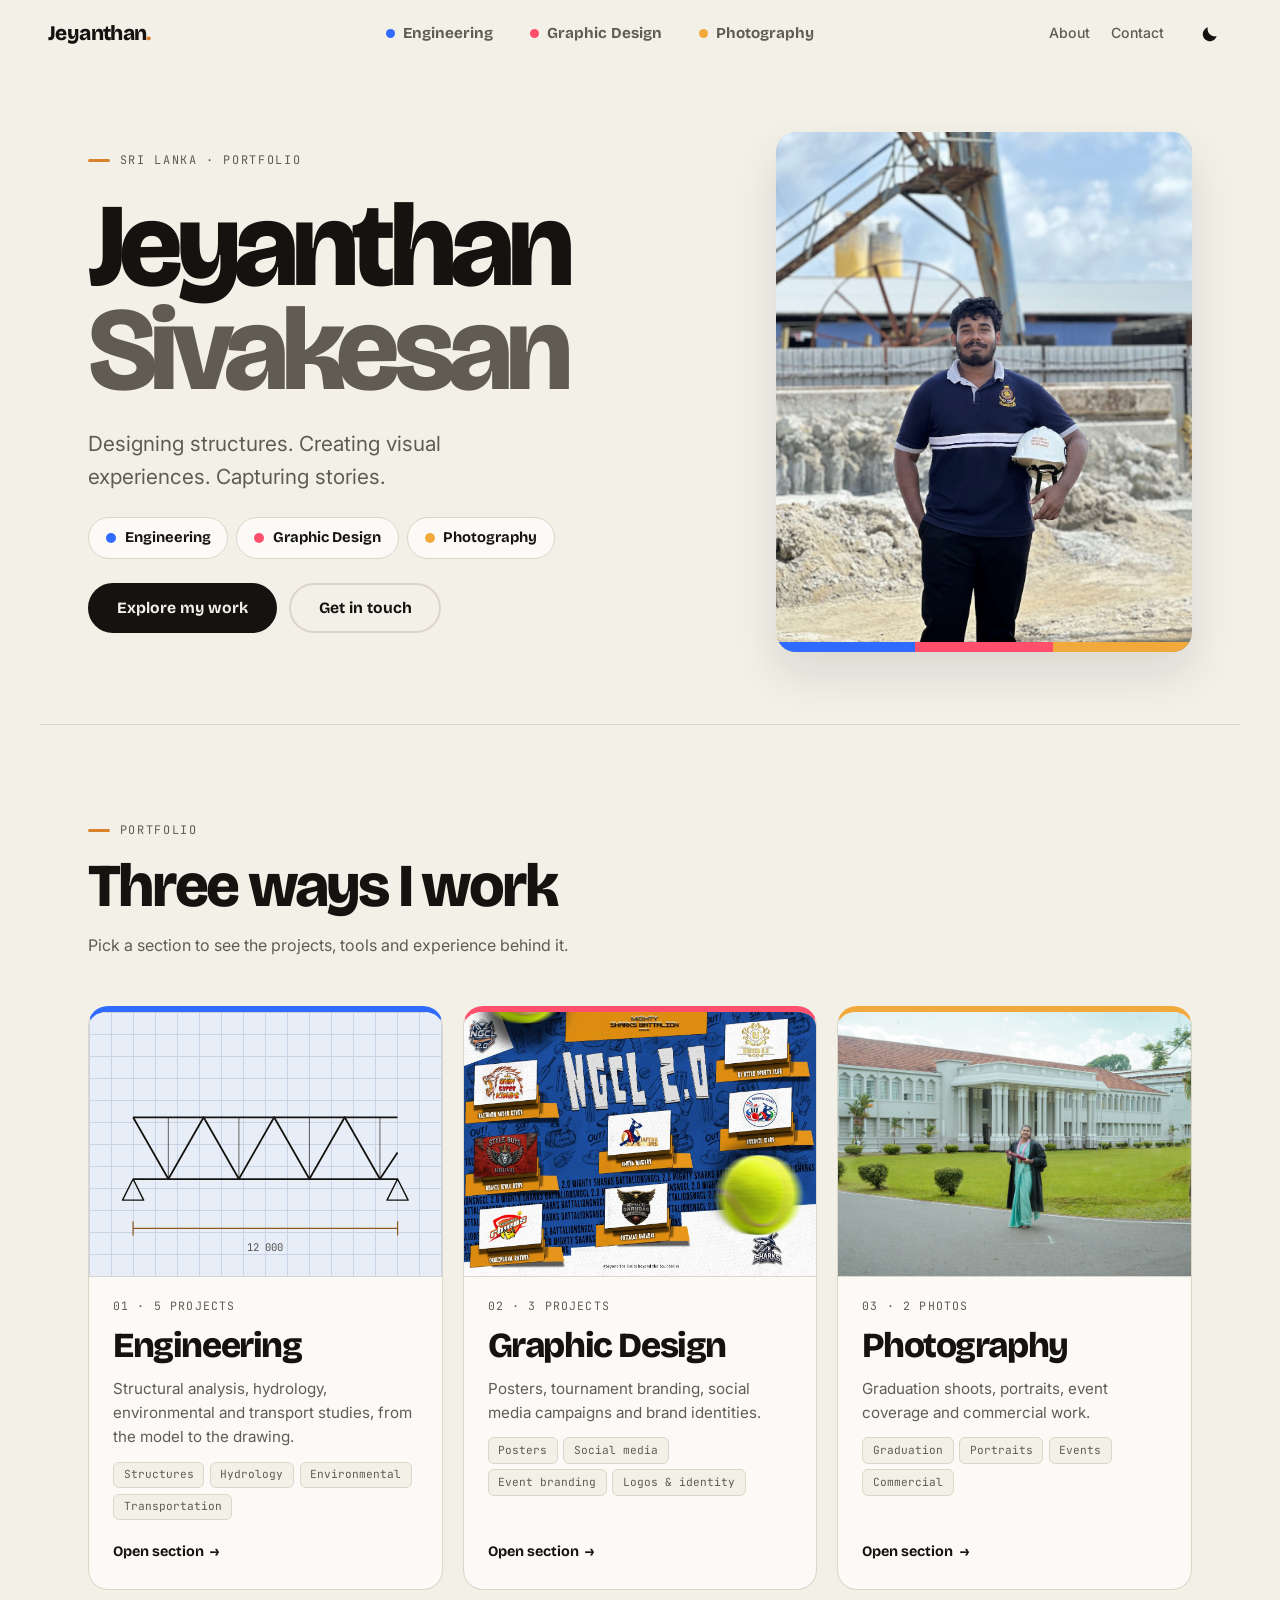
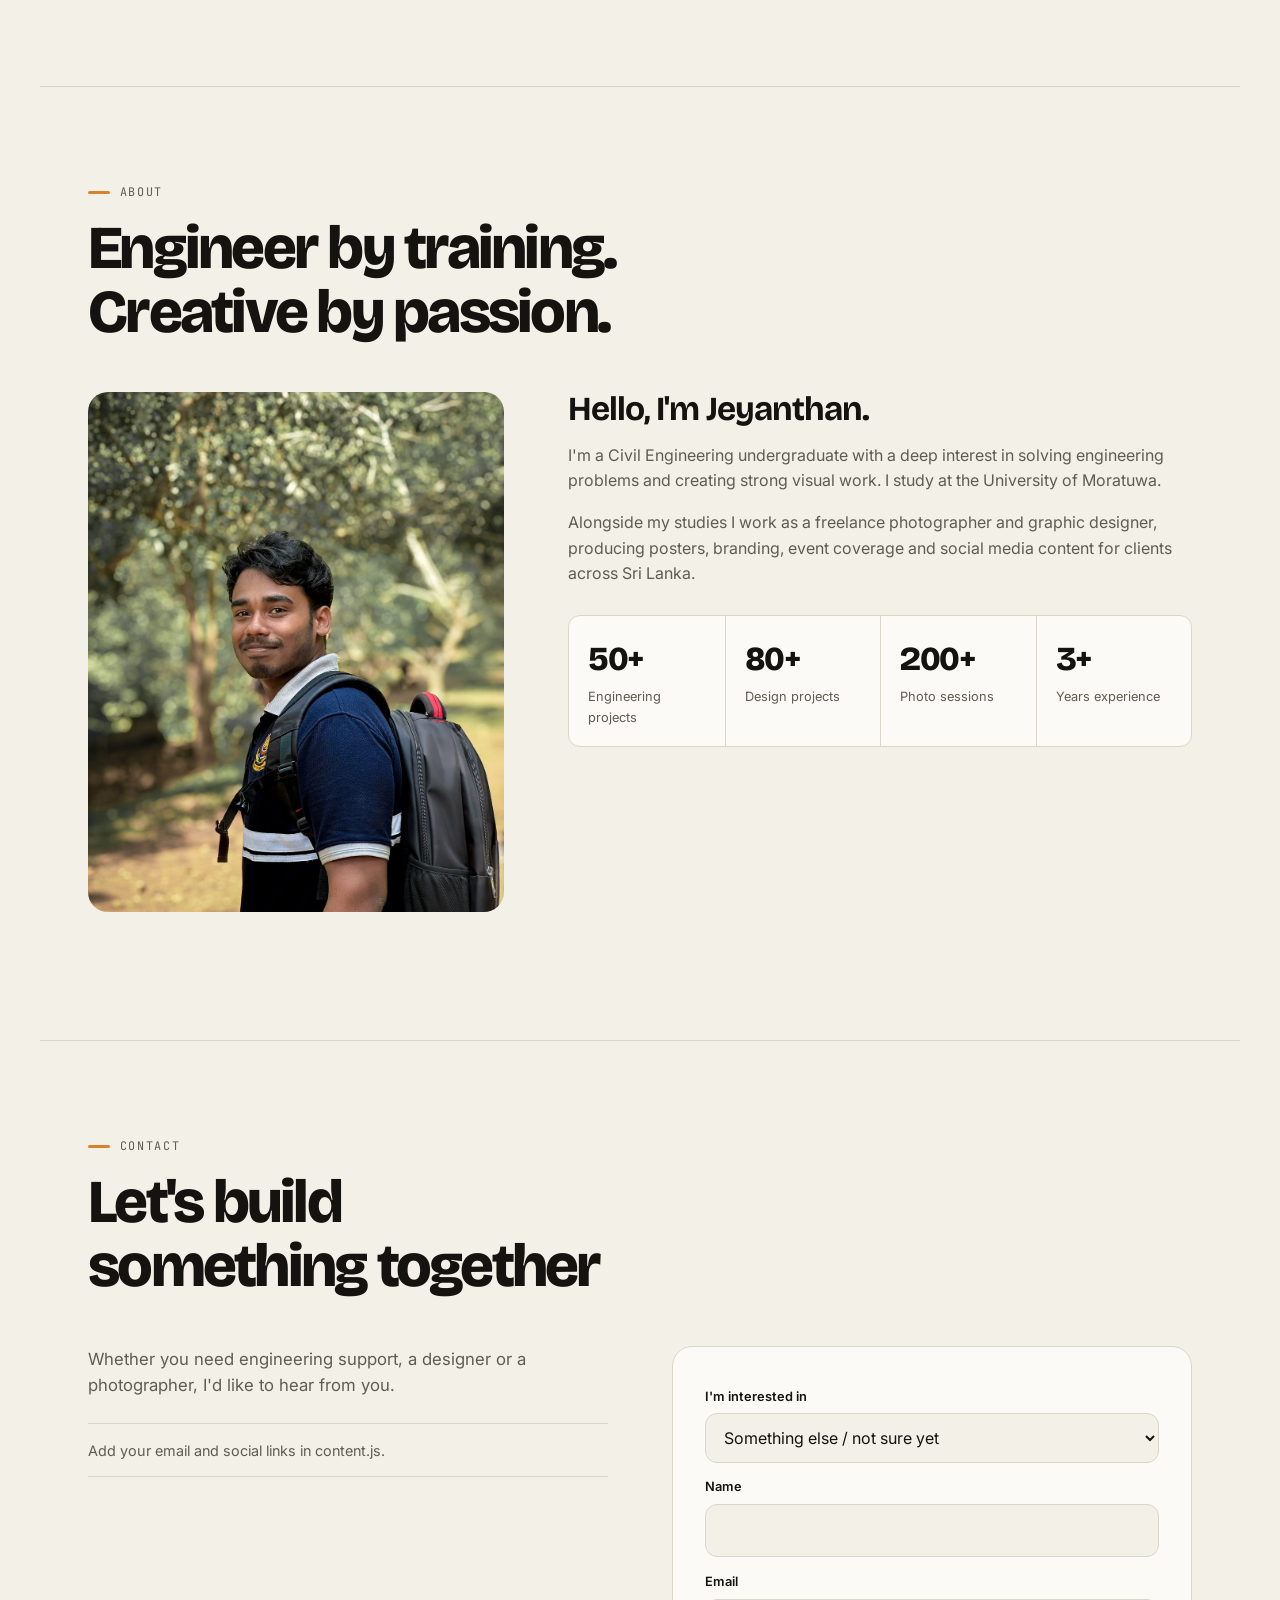
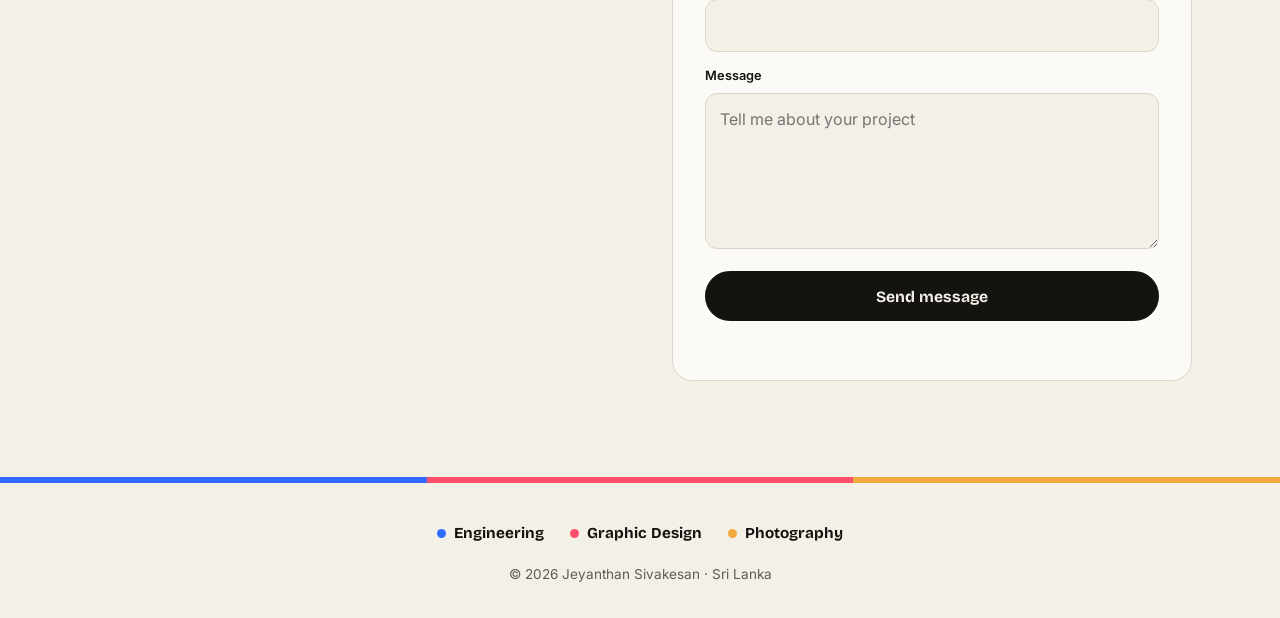
==== commit ecb9061f: "Redesign: three-section navbar (Engineering, Graphic Design, Photography)" ====
--- a/index.html
+++ b/index.html
@@ -4,30 +4,28 @@
     <meta charset="UTF-8">
     <meta name="viewport" content="width=device-width, initial-scale=1.0, viewport-fit=cover">
     <title>Jeyanthan Sivakesan Portfolio</title>
-    <meta name="description" content="Jeyanthan Sivakesan: civil engineer, photographer and graphic designer based in Sri Lanka.">
+    <meta name="description" content="Jeyanthan Sivakesan: civil engineer, graphic designer and photographer based in Sri Lanka.">
     <meta property="og:title" content="Jeyanthan Sivakesan | Portfolio">
-    <meta property="og:description" content="Civil engineering undergraduate, photographer and graphic designer based in Sri Lanka.">
+    <meta property="og:description" content="Civil engineering, graphic design and photography from Sri Lanka.">
     <meta property="og:type" content="website">
     <meta property="og:image" content="images/me-on-site.jpg">
     <meta name="twitter:card" content="summary_large_image">
     <link rel="preconnect" href="https://fonts.googleapis.com">
     <link rel="preconnect" href="https://fonts.gstatic.com" crossorigin>
-    <link href="https://fonts.googleapis.com/css2?family=Inter:wght@400;500;600&family=Space+Grotesk:wght@500;600;700&family=JetBrains+Mono:wght@400;500&display=swap" rel="stylesheet">
+    <link href="https://fonts.googleapis.com/css2?family=Inter:wght@400;500;600&family=JetBrains+Mono:wght@400;500&display=swap" rel="stylesheet">
+    <link href="https://fonts.googleapis.com/css2?family=Bricolage+Grotesque:wght@500;700;800&display=swap" rel="stylesheet">
     <link rel="stylesheet" href="styles.css">
 </head>
 <body>
-    <a class="skip-link" href="#about">Skip to content</a>
+    <a class="skip-link" href="#main">Skip to content</a>
 
-    <!-- NAVIGATION -->
+    <!-- NAVIGATION: three main sections + About / Contact -->
     <header class="nav" id="nav">
         <a href="#home" class="nav-logo" data-bind="logo">Jeyanthan</a>
-        <nav aria-label="Main">
-            <ul class="nav-links" id="navLinks">
+        <nav class="nav-menu" id="navMenu" aria-label="Main">
+            <ul class="nav-main" data-bind="navMain"></ul>
+            <ul class="nav-sub">
                 <li><a href="#about">About</a></li>
-                <li><a href="#engineering">Engineering</a></li>
-                <li><a href="#photography">Photography</a></li>
-                <li><a href="#design">Design</a></li>
-                <li><a href="#experience">Experience</a></li>
                 <li><a href="#contact">Contact</a></li>
             </ul>
         </nav>
@@ -36,126 +34,87 @@
                 <svg class="i-sun" viewBox="0 0 24 24" aria-hidden="true"><circle cx="12" cy="12" r="4.5"/><path d="M12 2v2.5M12 19.5V22M2 12h2.5M19.5 12H22M4.9 4.9l1.8 1.8M17.3 17.3l1.8 1.8M4.9 19.1l1.8-1.8M17.3 6.7l1.8-1.8"/></svg>
                 <svg class="i-moon" viewBox="0 0 24 24" aria-hidden="true"><path d="M20 14.5A8.5 8.5 0 0 1 9.5 4a8.5 8.5 0 1 0 10.5 10.5z"/></svg>
             </button>
-            <button class="menu-btn" id="menuBtn" type="button" aria-label="Open menu" aria-expanded="false" aria-controls="navLinks">
+            <button class="menu-btn" id="menuBtn" type="button" aria-label="Open menu" aria-expanded="false" aria-controls="navMenu">
                 <span></span><span></span><span></span>
             </button>
         </div>
     </header>
 
-    <main>
-        <!-- HERO -->
-        <section class="hero" id="home">
-            <div class="hero-text">
-                <p class="eyebrow" data-bind="eyebrow"></p>
-                <h1 class="hero-name" data-bind="name"></h1>
-                <ul class="hero-roles" data-bind="roles"></ul>
-                <p class="hero-tagline" data-bind="tagline"></p>
-                <div class="btn-row">
-                    <a href="#engineering" class="btn btn-primary">See my work</a>
-                    <a href="#contact" class="btn btn-outline">Get in touch</a>
+    <main id="main">
+
+        <!-- ============ HOME ============ -->
+        <div class="view" id="view-home" data-view="home" hidden>
+            <section class="hero">
+                <div class="hero-text">
+                    <p class="eyebrow" data-bind="eyebrow"></p>
+                    <h1 class="hero-name" data-bind="name"></h1>
+                    <p class="hero-tagline" data-bind="tagline"></p>
+                    <ul class="hero-links" data-bind="heroLinks"></ul>
+                    <div class="btn-row">
+                        <a href="#paths" class="btn btn-primary">Explore my work</a>
+                        <a href="#contact" class="btn btn-outline">Get in touch</a>
+                    </div>
                 </div>
-            </div>
-            <figure class="hero-photo">
-                <img data-bind="heroImage" alt="" fetchpriority="high">
-                <figcaption class="title-block" data-bind="heroCaption"></figcaption>
-            </figure>
-        </section>
+                <figure class="hero-photo">
+                    <img data-bind="heroImage" alt="" fetchpriority="high">
+                    <span class="tri-bar" aria-hidden="true"></span>
+                </figure>
+            </section>
 
-        <!-- ABOUT -->
-        <section class="section" id="about">
-            <div class="section-head">
-                <p class="eyebrow">About</p>
-                <h2 class="section-title" data-bind="aboutHeading"></h2>
-            </div>
-            <div class="about-grid">
-                <div class="about-photo"><img data-bind="portrait" alt="" loading="lazy"></div>
-                <div class="about-text">
-                    <h3 data-bind="hello"></h3>
-                    <div data-bind="aboutParagraphs"></div>
-                    <div class="stats" data-bind="stats"></div>
-                    <div class="btn-row" data-bind="cvRow"></div>
+            <section class="section" id="paths">
+                <div class="section-head">
+                    <p class="eyebrow">Portfolio</p>
+                    <h2 class="section-title">Three ways I work</h2>
+                    <p class="section-sub">Pick a section to see the projects, tools and experience behind it.</p>
                 </div>
-            </div>
-        </section>
+                <div class="gates" data-bind="gates"></div>
+            </section>
 
-        <!-- SERVICES -->
-        <section class="section" id="services">
-            <div class="section-head">
-                <p class="eyebrow">Expertise</p>
-                <h2 class="section-title">What I do</h2>
-            </div>
-            <div class="services" data-bind="services"></div>
-        </section>
+            <section class="section" id="about">
+                <div class="section-head">
+                    <p class="eyebrow">About</p>
+                    <h2 class="section-title" data-bind="aboutHeading"></h2>
+                </div>
+                <div class="about-grid">
+                    <div class="about-photo"><img data-bind="portrait" alt="" loading="lazy"></div>
+                    <div class="about-text">
+                        <h3 data-bind="hello"></h3>
+                        <div data-bind="aboutParagraphs"></div>
+                        <div class="stats" data-bind="stats"></div>
+                        <div class="btn-row" data-bind="cvRow"></div>
+                    </div>
+                </div>
+            </section>
 
-        <!-- ENGINEERING -->
-        <section class="section" id="engineering">
-            <div class="section-head">
-                <p class="eyebrow">Engineering</p>
-                <h2 class="section-title">Civil engineering portfolio</h2>
-                <p class="section-sub">University projects, research work and technical analysis. Select a project for the full write-up.</p>
-            </div>
-            <div class="eng-grid" data-bind="engineering"></div>
-        </section>
+            <!-- Hidden until you add real quotes in content.js / the admin panel -->
+            <section class="section" id="testimonials" hidden>
+                <div class="section-head">
+                    <p class="eyebrow">Testimonials</p>
+                    <h2 class="section-title">What clients say</h2>
+                </div>
+                <div class="quotes" data-bind="testimonials"></div>
+            </section>
+        </div>
 
-        <!-- PHOTOGRAPHY -->
-        <section class="section" id="photography">
-            <div class="section-head">
-                <p class="eyebrow">Photography</p>
-                <h2 class="section-title">Capturing stories through the lens</h2>
-                <p class="section-sub">Graduation ceremonies, portraits, events and commercial work.</p>
-            </div>
-            <div class="photo-grid" data-bind="photography"></div>
-        </section>
+        <!-- ============ THE THREE SECTIONS (filled in by script.js) ============ -->
+        <div class="view" id="view-engineering" data-view="engineering" hidden></div>
+        <div class="view" id="view-design" data-view="design" hidden></div>
+        <div class="view" id="view-photography" data-view="photography" hidden></div>
 
-        <!-- DESIGN -->
-        <section class="section" id="design">
-            <div class="section-head">
-                <p class="eyebrow">Graphic design</p>
-                <h2 class="section-title">Visual identity &amp; creative design</h2>
-                <p class="section-sub">Sports posters, tournament branding, social media campaigns and brand identities.</p>
-            </div>
-            <div class="cards" data-bind="design"></div>
-        </section>
-
-        <!-- SKILLS -->
-        <section class="section" id="skills">
-            <div class="section-head">
-                <p class="eyebrow">Skills</p>
-                <h2 class="section-title">Technical &amp; creative toolkit</h2>
-            </div>
-            <div class="skills" data-bind="skills"></div>
-        </section>
-
-        <!-- EXPERIENCE -->
-        <section class="section" id="experience">
-            <div class="section-head">
-                <p class="eyebrow">Experience</p>
-                <h2 class="section-title">Professional journey</h2>
-            </div>
-            <ol class="timeline" data-bind="experience"></ol>
-        </section>
-
-        <!-- TESTIMONIALS (hidden until you add real ones in content.js) -->
-        <section class="section" id="testimonials" hidden>
-            <div class="section-head">
-                <p class="eyebrow">Testimonials</p>
-                <h2 class="section-title">What clients say</h2>
-            </div>
-            <div class="quotes" data-bind="testimonials"></div>
-        </section>
-
-        <!-- CONTACT -->
-        <section class="section" id="contact">
+        <!-- ============ CONTACT (shown under every page) ============ -->
+        <section class="section contact" id="contact">
             <div class="section-head">
                 <p class="eyebrow">Contact</p>
                 <h2 class="section-title">Let's build something together</h2>
             </div>
             <div class="contact-grid">
                 <div class="contact-info">
-                    <p>Whether you need engineering support, a photographer or design work, I'd like to hear from you.</p>
+                    <p>Whether you need engineering support, a designer or a photographer, I'd like to hear from you.</p>
                     <ul class="contact-links" data-bind="contactLinks"></ul>
                 </div>
                 <form class="contact-form" id="contactForm" novalidate>
+                    <label for="cf-topic">I'm interested in</label>
+                    <select id="cf-topic" name="topic"></select>
                     <label for="cf-name">Name</label>
                     <input id="cf-name" name="name" type="text" autocomplete="name" required>
                     <label for="cf-email">Email</label>
@@ -170,6 +129,8 @@
     </main>
 
     <footer class="footer">
+        <span class="tri-bar" aria-hidden="true"></span>
+        <nav class="foot-nav" aria-label="Sections" data-bind="footNav"></nav>
         <p data-bind="footer"></p>
     </footer>
 
--- a/styles.css
+++ b/styles.css
@@ -1,43 +1,50 @@
 /* =====================================================================
    STYLES.CSS
-   Colours and fonts are set once here as variables. The accent colour
-   can also be changed from content.js (theme.accent).
-   Layout: editorial single column, split hero (text | site photo),
-   engineering work shown as drawing sheets with a title block.
+   Theme: warm paper (or near-black) with one colour per section:
+     Engineering = blue, Graphic Design = coral, Photography = amber.
+   The section colours come from content.js; the page picks them up.
+   Layout: home with three doors, then one page per section.
    ===================================================================== */
 
 :root {
-    --bg: #F6F6F3;
-    --surface: #FFFFFF;
-    --fg: #15161A;
-    --muted: #5E6066;
-    --line: #E3E3DE;
-    --accent: #D9822B;
+    --bg: #F3F0E8;
+    --surface: #FBFAF6;
+    --fg: #14130F;
+    --muted: #605C53;
+    --line: #DCD6C8;
+    --accent: #D9822B;              /* set by script.js for the page you are on */
     --on-accent: #FFFFFF;
-    --sheet: #F1F4F8;          /* drawing-sheet paper */
-    --sheet-line: #D5DDE8;     /* drawing-sheet grid */
-    --shadow: 0 18px 40px rgba(20, 22, 26, 0.08);
-
-    --font-display: "Space Grotesk", "Segoe UI", system-ui, sans-serif;
+    --accent-ink: color-mix(in srgb, var(--accent) 62%, var(--fg));   /* accent that stays readable as text */
+    --sheet: #E8EEF7;               /* drawing-sheet paper */
+    --sheet-line: #C9D5E7;          /* drawing-sheet grid */
+    --shadow: 0 22px 46px rgba(20, 19, 15, 0.11);
+
+    --c-engineering: #2F6BFF;       /* the three section colours (set from content.js) */
+    --c-design: #FF4F6D;
+    --c-photography: #F2A93B;
+
+    --font-display: "Bricolage Grotesque", "Space Grotesk", "Segoe UI", system-ui, sans-serif;
     --font-body: "Inter", system-ui, -apple-system, "Segoe UI", sans-serif;
     --font-mono: "JetBrains Mono", ui-monospace, "SFMono-Regular", Consolas, monospace;
 
+    --r: 20px;
+    --r-sm: 12px;
     --gutter: clamp(16px, 4vw, 48px);
     --max: 1200px;
-    --nav-h: 64px;
+    --nav-h: 68px;
     --ease: cubic-bezier(0.22, 1, 0.36, 1);
     color-scheme: light;
 }
 @media (prefers-color-scheme: dark) {
     :root:not([data-theme="light"]) {
-        --bg: #111214; --surface: #1A1C1F; --fg: #EDEDEA; --muted: #A2A4A8; --line: #2B2D31;
-        --on-accent: #111214; --sheet: #16202C; --sheet-line: #24364A; --shadow: 0 18px 40px rgba(0,0,0,0.4);
+        --bg: #0E0E10; --surface: #18181B; --fg: #F2EFE7; --muted: #A6A298; --line: #2C2C30;
+        --sheet: #101A2B; --sheet-line: #1E3049; --shadow: 0 22px 46px rgba(0, 0, 0, 0.5);
         color-scheme: dark;
     }
 }
 :root[data-theme="dark"] {
-    --bg: #111214; --surface: #1A1C1F; --fg: #EDEDEA; --muted: #A2A4A8; --line: #2B2D31;
-    --on-accent: #111214; --sheet: #16202C; --sheet-line: #24364A; --shadow: 0 18px 40px rgba(0,0,0,0.4);
+    --bg: #0E0E10; --surface: #18181B; --fg: #F2EFE7; --muted: #A6A298; --line: #2C2C30;
+    --sheet: #101A2B; --sheet-line: #1E3049; --shadow: 0 22px 46px rgba(0, 0, 0, 0.5);
     color-scheme: dark;
 }
 
@@ -58,30 +65,34 @@
 a { color: inherit; }
 button { font: inherit; color: inherit; cursor: pointer; }
 :focus-visible { outline: 2px solid var(--accent); outline-offset: 3px; border-radius: 4px; }
-h1, h2, h3, h4 { font-family: var(--font-display); line-height: 1.1; letter-spacing: -0.02em; text-wrap: balance; }
+h1, h2, h3, h4 { font-family: var(--font-display); line-height: 1.05; letter-spacing: -0.03em; text-wrap: balance; }
 [hidden] { display: none !important; }
 
-.skip-link { position: absolute; left: -9999px; top: 8px; background: var(--fg); color: var(--bg); padding: 8px 14px; border-radius: 6px; z-index: 100; }
+.skip-link { position: absolute; left: -9999px; top: 8px; background: var(--fg); color: var(--bg); padding: 8px 14px; border-radius: 8px; z-index: 100; }
 .skip-link:focus { left: 8px; }
 .noscript { padding: 2rem var(--gutter); text-align: center; }
 
 .eyebrow {
     font-family: var(--font-mono);
-    font-size: 0.75rem;
+    font-size: 0.74rem;
     text-transform: uppercase;
     letter-spacing: 0.14em;
     color: var(--muted);
     display: flex; align-items: center; gap: 0.6rem;
 }
-.eyebrow::before { content: ""; width: 18px; height: 2px; background: var(--accent); flex-shrink: 0; }
+.eyebrow::before { content: ""; width: 22px; height: 3px; border-radius: 2px; background: var(--accent); flex-shrink: 0; }
+
+/* the three-colour bar: the signature of this theme */
+.tri-bar { display: block; height: 6px; background: linear-gradient(90deg,
+    var(--c-engineering) 0 33.33%, var(--c-design) 33.33% 66.66%, var(--c-photography) 66.66% 100%); }
 
 /* ---------- BUTTONS ---------- */
 .btn-row { display: flex; flex-wrap: wrap; gap: 0.75rem; }
 .btn {
     font-family: var(--font-display);
-    font-weight: 600; font-size: 0.95rem;
+    font-weight: 700; font-size: 0.98rem;
     display: inline-flex; align-items: center; justify-content: center; gap: 0.5rem;
-    min-height: 48px; padding: 0 1.6rem;
+    min-height: 50px; padding: 0 1.7rem;
     border-radius: 999px; text-decoration: none;
     transition: transform .3s var(--ease), background .3s, color .3s, border-color .3s;
 }
@@ -98,22 +109,33 @@
     position: fixed; inset: 0 0 auto 0; z-index: 50;
     height: calc(var(--nav-h) + env(safe-area-inset-top, 0px));
     padding: env(safe-area-inset-top, 0px) var(--gutter) 0;
-    display: flex; align-items: center; justify-content: space-between; gap: 1rem;
+    display: flex; align-items: center; gap: 1.5rem;
     transition: background .3s, border-color .3s;
     border-bottom: 1px solid transparent;
 }
 .nav.scrolled {
-    background: color-mix(in srgb, var(--bg) 88%, transparent);
-    backdrop-filter: blur(14px); -webkit-backdrop-filter: blur(14px);
+    background: color-mix(in srgb, var(--bg) 86%, transparent);
+    backdrop-filter: blur(16px); -webkit-backdrop-filter: blur(16px);
     border-bottom-color: var(--line);
 }
-.nav-logo { font-family: var(--font-display); font-weight: 700; font-size: 1.2rem; text-decoration: none; letter-spacing: -0.02em; }
+.nav-logo { flex-shrink: 0; font-family: var(--font-display); font-weight: 800; font-size: 1.3rem; text-decoration: none; letter-spacing: -0.03em; }
 .nav-logo span { color: var(--accent); }
-.nav-links { display: flex; list-style: none; gap: clamp(1rem, 2.4vw, 2rem); }
-.nav-links a { text-decoration: none; font-size: 0.9rem; font-weight: 500; color: var(--muted); transition: color .2s; padding: 0.4rem 0; }
-.nav-links a:hover, .nav-links a.active { color: var(--fg); }
-.nav-links a.active { box-shadow: inset 0 -2px 0 var(--accent); }
-.nav-actions { display: flex; align-items: center; gap: 0.25rem; }
+.nav-menu { flex: 1; min-width: 0; display: flex; align-items: center; justify-content: space-between; gap: 1.5rem; }
+.nav-main { display: flex; list-style: none; gap: 0.3rem; margin-inline: auto; }
+.nav-main a {
+    display: inline-flex; align-items: center; gap: 0.5rem; white-space: nowrap;
+    padding: 0.5rem 1rem; border-radius: 999px;
+    font-family: var(--font-display); font-weight: 700; font-size: 0.95rem;
+    text-decoration: none; color: var(--muted);
+    transition: color .2s, background .2s, box-shadow .2s;
+}
+.nav-main a::before { content: ""; width: 9px; height: 9px; border-radius: 50%; background: var(--dot, var(--accent)); flex-shrink: 0; }
+.nav-main a:hover { color: var(--fg); background: color-mix(in srgb, var(--line) 70%, transparent); }
+.nav-main a.active { color: var(--fg); background: var(--surface); box-shadow: inset 0 0 0 2px var(--dot, var(--accent)); }
+.nav-sub { display: flex; list-style: none; gap: 1.3rem; }
+.nav-sub a { font-size: 0.88rem; font-weight: 500; color: var(--muted); text-decoration: none; padding: 0.4rem 0; transition: color .2s; }
+.nav-sub a:hover { color: var(--fg); }
+.nav-actions { display: flex; align-items: center; gap: 0.25rem; flex-shrink: 0; }
 .icon-btn, .menu-btn {
     width: 44px; height: 44px; border-radius: 50%; border: 0; background: transparent;
     display: inline-flex; align-items: center; justify-content: center;
@@ -127,91 +149,184 @@
 .menu-btn { display: none; flex-direction: column; gap: 5px; }
 .menu-btn span { width: 22px; height: 2px; background: currentColor; border-radius: 2px; transition: transform .3s var(--ease), opacity .2s; }
 
-/* ---------- HERO ---------- */
+/* each page fades in when you switch */
+.view:not([hidden]) { animation: viewIn .55s var(--ease); }
+@keyframes viewIn { from { opacity: 0; transform: translateY(14px); } to { opacity: 1; transform: none; } }
+
+/* ---------- HOME: HERO ---------- */
 .hero {
     max-width: var(--max); margin: 0 auto;
-    padding: calc(var(--nav-h) + clamp(2rem, 6vw, 4.5rem)) var(--gutter) clamp(3rem, 7vw, 5rem);
-    display: grid; grid-template-columns: 1.15fr 0.85fr; gap: clamp(2rem, 5vw, 4.5rem); align-items: center;
-}
-.hero-text { min-width: 0; display: flex; flex-direction: column; gap: 1.4rem; }
-.hero-name { font-size: clamp(2.9rem, 8vw, 6.4rem); font-weight: 700; letter-spacing: -0.045em; line-height: 0.92; }
+    padding: calc(var(--nav-h) + clamp(2rem, 6vw, 4rem)) var(--gutter) clamp(2.5rem, 6vw, 4.5rem);
+    display: grid; grid-template-columns: 1.2fr 0.8fr; gap: clamp(2rem, 5vw, 4.5rem); align-items: center;
+}
+.hero-text { min-width: 0; display: flex; flex-direction: column; gap: 1.5rem; }
+.hero-name { font-size: clamp(3.2rem, 9.5vw, 7.4rem); font-weight: 800; letter-spacing: -0.055em; line-height: 0.88; }
 .hero-name .last { color: var(--muted); }
-.hero-roles { list-style: none; display: flex; flex-wrap: wrap; gap: 0.5rem; }
-.hero-roles li { font-size: 0.85rem; font-weight: 500; padding: 0.35rem 0.95rem; border: 1px solid var(--line); border-radius: 999px; background: var(--surface); }
-.hero-tagline { font-size: clamp(1.05rem, 2vw, 1.3rem); color: var(--muted); max-width: 32ch; }
-.hero-photo { position: relative; border-radius: 6px; overflow: hidden; aspect-ratio: 3 / 4; max-width: 100%; background: var(--line); }
-.hero-photo img { width: 100%; height: 100%; object-fit: cover; object-position: 50% 35%; }
-.title-block {
-    position: absolute; right: 12px; bottom: 12px; left: 12px;
-    display: grid; grid-template-columns: repeat(3, 1fr);
-    font-family: var(--font-mono); font-size: 0.68rem; text-transform: uppercase; letter-spacing: 0.06em;
-    background: color-mix(in srgb, var(--surface) 92%, transparent);
-    backdrop-filter: blur(6px); -webkit-backdrop-filter: blur(6px);
-    border: 1px solid var(--fg);
-}
-.title-block div { padding: 0.45rem 0.6rem; border-left: 1px solid var(--fg); min-width: 0; }
-.title-block div:first-child { border-left: 0; }
-.title-block b { display: block; font-weight: 500; color: var(--muted); font-size: 0.6rem; }
-
-/* ---------- SECTIONS ---------- */
+.hero-tagline { font-size: clamp(1.05rem, 2vw, 1.3rem); color: var(--muted); max-width: 34ch; }
+.hero-links { list-style: none; display: flex; flex-wrap: wrap; gap: 0.5rem; }
+.hero-links a {
+    display: inline-flex; align-items: center; gap: 0.55rem; text-decoration: none;
+    font-family: var(--font-display); font-weight: 700; font-size: 0.92rem;
+    padding: 0.5rem 1.05rem; border-radius: 999px; background: var(--surface); border: 1.5px solid var(--line);
+    transition: border-color .25s, transform .25s var(--ease);
+}
+.hero-links a::before { content: ""; width: 10px; height: 10px; border-radius: 50%; background: var(--dot); }
+@media (hover: hover) { .hero-links a:hover { border-color: var(--dot); transform: translateY(-2px); } }
+.hero-photo { position: relative; border-radius: var(--r); overflow: hidden; aspect-ratio: 4 / 5; max-width: 100%; background: var(--line); box-shadow: var(--shadow); }
+.hero-photo img { width: 100%; height: 100%; object-fit: cover; object-position: 50% 30%; }
+.hero-photo .tri-bar { position: absolute; left: 0; right: 0; bottom: 0; height: 10px; }
+
+/* ---------- SECTIONS (home) ---------- */
 .section { max-width: var(--max); margin: 0 auto; padding: clamp(3.5rem, 8vw, 6rem) var(--gutter); border-top: 1px solid var(--line); }
 .section-head { display: flex; flex-direction: column; gap: 0.9rem; margin-bottom: clamp(2rem, 4vw, 3rem); max-width: 760px; }
-.section-title { font-size: clamp(2rem, 5vw, 3.6rem); font-weight: 700; letter-spacing: -0.035em; }
+.section-title { font-size: clamp(2.1rem, 5.2vw, 3.8rem); font-weight: 800; letter-spacing: -0.045em; }
 .section-sub { color: var(--muted); max-width: 58ch; }
+
+/* ---------- HOME: THE THREE DOORS ---------- */
+.gates { display: grid; grid-template-columns: repeat(3, 1fr); gap: 1.25rem; }
+.gate {
+    display: flex; flex-direction: column; text-decoration: none; min-width: 0;
+    background: var(--surface); border: 1px solid var(--line); border-top: 6px solid var(--c);
+    border-radius: var(--r); overflow: hidden;
+    transition: transform .4s var(--ease), box-shadow .4s var(--ease);
+}
+@media (hover: hover) { .gate:hover { transform: translateY(-6px); box-shadow: var(--shadow); } }
+.gate-art { position: relative; aspect-ratio: 4 / 3; background: var(--bg); overflow: hidden; border-bottom: 1px solid var(--line); }
+.gate-art img { width: 100%; height: 100%; object-fit: cover; transition: transform .8s var(--ease); }
+@media (hover: hover) { .gate:hover .gate-art img { transform: scale(1.05); } }
+.gate-art.blueprint {
+    background-color: var(--sheet);
+    background-image: linear-gradient(var(--sheet-line) 1px, transparent 1px), linear-gradient(90deg, var(--sheet-line) 1px, transparent 1px);
+    background-size: 22px 22px; color: var(--fg);
+}
+.truss { width: 100%; height: 100%; }
+.truss .dim { stroke: var(--accent-ink); }
+.gate-fill { width: 100%; height: 100%; display: flex; align-items: flex-end; padding: 1.2rem; font-family: var(--font-display); font-weight: 800; font-size: 2rem; letter-spacing: -0.04em; background: color-mix(in srgb, var(--c) 22%, var(--bg)); }
+.gate-body { padding: 1.3rem 1.5rem 1.6rem; display: flex; flex-direction: column; gap: 0.75rem; flex: 1; }
+.gate-num { font-family: var(--font-mono); font-size: 0.72rem; text-transform: uppercase; letter-spacing: 0.1em; color: var(--muted); }
+.gate h3 { font-size: clamp(1.7rem, 3vw, 2.2rem); font-weight: 800; letter-spacing: -0.04em; }
+.gate p { color: var(--muted); font-size: 0.95rem; }
+.gate .more { margin-top: auto; padding-top: 0.5rem; font-family: var(--font-display); font-weight: 700; display: inline-flex; gap: 0.4rem; align-items: center; }
+.more i, .sib i { font-style: normal; display: inline-block; transition: transform .3s var(--ease); }
+@media (hover: hover) { .gate:hover .more i, .sheet-card:hover .more i, .card:hover .more i { transform: translateX(5px); } }
 
 /* ---------- ABOUT ---------- */
 .about-grid { display: grid; grid-template-columns: 0.8fr 1.2fr; gap: clamp(2rem, 5vw, 4rem); align-items: start; }
-.about-photo { border-radius: 6px; overflow: hidden; aspect-ratio: 4 / 5; background: var(--line); max-width: 100%; }
+.about-photo { border-radius: var(--r); overflow: hidden; aspect-ratio: 4 / 5; background: var(--line); max-width: 100%; }
 .about-photo img { width: 100%; height: 100%; object-fit: cover; }
 .about-text { min-width: 0; display: flex; flex-direction: column; gap: 1rem; }
-.about-text h3 { font-size: clamp(1.4rem, 2.6vw, 1.9rem); font-weight: 600; }
+.about-text h3 { font-size: clamp(1.5rem, 2.8vw, 2.1rem); font-weight: 700; }
 .about-text p { color: var(--muted); max-width: 62ch; }
 .about-text [data-bind="aboutParagraphs"] { display: flex; flex-direction: column; gap: 1rem; }
-.stats { display: grid; grid-template-columns: repeat(auto-fit, minmax(130px, 1fr)); gap: 0; border: 1px solid var(--line); border-radius: 6px; margin-block: 0.75rem; background: var(--surface); }
+.stats { display: grid; grid-template-columns: repeat(auto-fit, minmax(130px, 1fr)); gap: 0; border: 1px solid var(--line); border-radius: var(--r-sm); margin-block: 0.75rem; background: var(--surface); overflow: hidden; }
 .stat { padding: 1.1rem 1.2rem; border-left: 1px solid var(--line); }
 .stat:first-child { border-left: 0; }
-.stat-number { font-family: var(--font-display); font-weight: 700; font-size: 2rem; letter-spacing: -0.03em; font-variant-numeric: tabular-nums; }
+.stat-number { font-family: var(--font-display); font-weight: 800; font-size: 2.1rem; letter-spacing: -0.04em; font-variant-numeric: tabular-nums; }
 .stat-label { font-size: 0.8rem; color: var(--muted); }
 
 /* ---------- TAGS ---------- */
 .tags { display: flex; flex-wrap: wrap; gap: 0.35rem; list-style: none; }
-.tag { font-family: var(--font-mono); font-size: 0.7rem; padding: 0.2rem 0.6rem; border-radius: 4px; background: var(--bg); border: 1px solid var(--line); color: var(--muted); }
-
-/* ---------- SERVICES ---------- */
-.services { display: grid; grid-template-columns: repeat(3, 1fr); gap: 0; border-top: 1px solid var(--fg); }
-.service { padding: 1.6rem 1.6rem 1.8rem 0; display: flex; flex-direction: column; gap: 0.8rem; text-decoration: none; min-width: 0; }
-.service + .service { padding-left: 1.6rem; border-left: 1px solid var(--line); }
-.service-num { font-family: var(--font-mono); font-size: 0.75rem; color: var(--accent); }
-.service h3 { font-size: 1.5rem; font-weight: 600; }
-.service p { color: var(--muted); font-size: 0.95rem; flex: 1; }
-.service .more { font-family: var(--font-display); font-weight: 600; font-size: 0.9rem; }
-.service:hover .more { color: var(--accent); }
+.tag { font-family: var(--font-mono); font-size: 0.7rem; padding: 0.2rem 0.6rem; border-radius: 6px; background: var(--bg); border: 1px solid var(--line); color: var(--muted); }
+.tags.focus, .tags.pills { gap: 0.5rem; }
+.tags.focus .tag, .tags.pills .tag {
+    font-family: var(--font-body); font-size: 0.88rem; font-weight: 500; padding: 0.4rem 0.95rem; border-radius: 999px;
+    background: var(--surface); color: var(--fg);
+}
+.tags.focus .tag { border-color: color-mix(in srgb, var(--accent) 55%, var(--line)); }
+
+/* ---------- SECTION PAGES: HEADER BAND ---------- */
+.ph-band { position: relative; overflow: hidden; border-bottom: 1px solid var(--line); }
+.page-hero {
+    position: relative; max-width: var(--max); margin: 0 auto;
+    padding: calc(var(--nav-h) + clamp(2.5rem, 6vw, 4.5rem)) var(--gutter) clamp(2.5rem, 6vw, 4rem);
+    display: grid; grid-template-columns: 1.35fr 0.65fr; gap: 2rem clamp(2rem, 5vw, 4rem); align-items: end;
+}
+.ph-text { display: flex; flex-direction: column; gap: 1.3rem; min-width: 0; }
+.ph-text .eyebrow { color: var(--accent-ink); }
+.page-hero h1 { font-size: clamp(2.5rem, 6.6vw, 5.3rem); font-weight: 800; letter-spacing: -0.05em; line-height: 0.94; max-width: 15ch; }
+.ph-intro { color: var(--muted); max-width: 56ch; font-size: clamp(1rem, 1.6vw, 1.12rem); }
+.ph-facts { min-width: 0; }
+.ph-facts dt { font-family: var(--font-mono); font-size: 0.68rem; text-transform: uppercase; letter-spacing: 0.12em; color: var(--muted); }
+.ph-facts dd { font-weight: 500; overflow-wrap: anywhere; }
+
+/* engineering: drawing paper + a title block */
+.ph-band[data-kind="engineering"] {
+    background-color: var(--sheet);
+    background-image: linear-gradient(var(--sheet-line) 1px, transparent 1px), linear-gradient(90deg, var(--sheet-line) 1px, transparent 1px);
+    background-size: 28px 28px; background-position: -1px -1px;
+}
+.ph-band[data-kind="engineering"] .ph-facts { border: 2px solid var(--fg); background: var(--surface); }
+.ph-band[data-kind="engineering"] .ph-facts > div { display: grid; grid-template-columns: 5.5rem 1fr; border-top: 1px solid var(--fg); }
+.ph-band[data-kind="engineering"] .ph-facts > div:first-child { border-top: 0; }
+.ph-band[data-kind="engineering"] .ph-facts dt { padding: 0.7rem 0.8rem; border-right: 1px solid var(--fg); display: flex; align-items: center; }
+.ph-band[data-kind="engineering"] .ph-facts dd { padding: 0.7rem 0.9rem; font-size: 0.92rem; }
+
+/* graphic design: bold colour shapes, big facts */
+.ph-band[data-kind="design"]::before {
+    content: ""; position: absolute; right: -5%; top: 22%; width: min(42vw, 460px); aspect-ratio: 1; border-radius: 50%;
+    background: var(--accent); opacity: 0.9;
+}
+.ph-band[data-kind="design"]::after {
+    content: ""; position: absolute; right: 14%; bottom: -14%; width: min(22vw, 220px); aspect-ratio: 1; border-radius: 30%;
+    background: var(--c-photography); transform: rotate(18deg); opacity: 0.85;
+}
+.ph-band[data-kind="design"] .page-hero { z-index: 1; }
+.ph-band[data-kind="design"] .ph-facts {
+    background: var(--surface); border: 1.5px solid var(--fg); border-radius: var(--r-sm); padding: 0.4rem 1.2rem;
+    box-shadow: 8px 8px 0 var(--fg);
+}
+.ph-band[data-kind="design"] .ph-facts > div { padding: 0.8rem 0; border-top: 1px dashed var(--line); }
+.ph-band[data-kind="design"] .ph-facts > div:first-child { border-top: 0; }
+.ph-band[data-kind="design"] .ph-facts dd { font-family: var(--font-display); font-weight: 700; font-size: 1.05rem; letter-spacing: -0.01em; }
+
+/* photography: quiet, with a film-rebate strip */
+.ph-band[data-kind="photography"] .page-hero { grid-template-columns: 1fr; }
+.ph-band[data-kind="photography"] .ph-facts {
+    display: flex; flex-wrap: wrap; border-block: 1px solid var(--fg); margin-top: 0.5rem;
+}
+.ph-band[data-kind="photography"] .ph-facts > div { flex: 1 1 200px; padding: 0.85rem 1.2rem 0.85rem 0; display: flex; gap: 0.8rem; align-items: baseline; }
+.ph-band[data-kind="photography"] .ph-facts dt { color: var(--accent-ink); }
+.ph-band[data-kind="photography"] .ph-facts dd { font-family: var(--font-mono); font-size: 0.82rem; }
+
+/* ---------- SECTION PAGES: CONTENT BLOCKS ---------- */
+.block { max-width: var(--max); margin: 0 auto; padding: clamp(2.2rem, 5vw, 3.5rem) var(--gutter); }
+.block-head { display: flex; flex-wrap: wrap; align-items: end; justify-content: space-between; gap: 1rem 2rem; margin-bottom: 1.6rem; }
+.block-title { font-size: clamp(1.6rem, 3.4vw, 2.4rem); font-weight: 800; letter-spacing: -0.04em; }
+.empty { color: var(--muted); padding: 2rem 0; }
+
+.chips { display: flex; flex-wrap: wrap; gap: 0.45rem; }
+.chip {
+    font-family: var(--font-display); font-weight: 700; font-size: 0.85rem;
+    padding: 0.45rem 1.05rem; border-radius: 999px; border: 1.5px solid var(--line); background: transparent;
+    transition: background .2s, color .2s, border-color .2s;
+}
+.chip:hover { border-color: var(--fg); }
+.chip[aria-pressed="true"] { background: var(--fg); color: var(--bg); border-color: var(--fg); }
+
+.more { font-family: var(--font-display); font-weight: 700; font-size: 0.9rem; display: inline-flex; gap: 0.4rem; align-items: center; margin-top: auto; padding-top: 0.4rem; }
 
 /* ---------- ENGINEERING: DRAWING SHEETS ---------- */
-.eng-grid { display: grid; grid-template-columns: repeat(auto-fill, minmax(min(100%, 330px), 1fr)); gap: 1.25rem; }
+.grid-engineering { display: grid; grid-template-columns: repeat(auto-fill, minmax(min(100%, 340px), 1fr)); gap: 1.25rem; }
 .sheet-card {
-    text-align: left; background: var(--surface); border: 1px solid var(--line); border-radius: 6px;
+    text-align: left; background: var(--surface); border: 1px solid var(--line); border-radius: var(--r);
     overflow: hidden; display: flex; flex-direction: column; padding: 0;
-    transition: transform .35s var(--ease), box-shadow .35s var(--ease), border-color .35s;
-}
-@media (hover: hover) { .sheet-card:hover { transform: translateY(-4px); box-shadow: var(--shadow); border-color: transparent; } }
+    transition: transform .4s var(--ease), box-shadow .4s var(--ease), border-color .4s;
+}
+@media (hover: hover) { .sheet-card:hover { transform: translateY(-5px); box-shadow: var(--shadow); border-color: var(--accent); } }
 .sheet {
     position: relative; aspect-ratio: 16 / 10; max-width: 100%;
     background-color: var(--sheet);
-    background-image:
-        linear-gradient(var(--sheet-line) 1px, transparent 1px),
-        linear-gradient(90deg, var(--sheet-line) 1px, transparent 1px);
-    background-size: 22px 22px;
-    background-position: -1px -1px;
+    background-image: linear-gradient(var(--sheet-line) 1px, transparent 1px), linear-gradient(90deg, var(--sheet-line) 1px, transparent 1px);
+    background-size: 22px 22px; background-position: -1px -1px;
     border-bottom: 1px solid var(--line);
     overflow: hidden;
 }
 .sheet img { width: 100%; height: 100%; object-fit: cover; }
-.sheet-frame { position: absolute; inset: 10px; border: 1.5px solid var(--fg); opacity: 0.85; }
+.sheet-frame { position: absolute; inset: 10px; border: 1.5px solid var(--fg); opacity: 0.85; border-radius: 2px; }
 .sheet-mark {
     position: absolute; left: 22px; top: 18px; right: 22px;
-    font-family: var(--font-display); font-weight: 700; font-size: clamp(1.6rem, 3.2vw, 2.2rem); letter-spacing: -0.03em; line-height: 1;
-    color: var(--fg); opacity: 0.9;
+    font-family: var(--font-display); font-weight: 800; font-size: clamp(1.6rem, 3.2vw, 2.2rem); letter-spacing: -0.04em; line-height: 1;
+    color: var(--fg); opacity: 0.92;
 }
 .sheet-mark small { display: block; font-family: var(--font-mono); font-weight: 400; font-size: 0.7rem; letter-spacing: 0.08em; text-transform: uppercase; color: var(--muted); margin-top: 0.4rem; }
 .sheet-tb {
@@ -220,76 +335,106 @@
     background: var(--surface); border-top: 1.5px solid var(--fg); border-left: 1.5px solid var(--fg);
 }
 .sheet-tb span { padding: 0.3rem 0.55rem; border-right: 1px solid var(--line); }
-.sheet-tb span:last-child { border-right: 0; color: var(--accent); font-weight: 500; }
-.sheet-body { padding: 1.2rem 1.3rem 1.4rem; display: flex; flex-direction: column; gap: 0.55rem; flex: 1; }
-.sheet-body h3 { font-size: 1.2rem; font-weight: 600; }
-.sheet-body p { color: var(--muted); font-size: 0.92rem; flex: 1; }
-
-/* ---------- PHOTOGRAPHY ---------- */
-.photo-grid { columns: 3 280px; column-gap: 1rem; }
-.photo-grid.count-1 { columns: 1; max-width: 900px; }
-.photo-grid.count-2 { columns: 2 280px; }
-.photo {
-    break-inside: avoid; margin-bottom: 1rem; position: relative; display: block; width: 100%;
-    border: 0; padding: 0; border-radius: 6px; overflow: hidden; background: var(--line); text-align: left;
-}
-.photo img { width: 100%; height: auto; transition: transform .7s var(--ease); }
-@media (hover: hover) { .photo:hover img { transform: scale(1.03); } }
-.photo figcaption {
-    position: absolute; left: 0; right: 0; bottom: 0; padding: 2.5rem 1rem 0.9rem;
-    background: linear-gradient(transparent, rgba(0,0,0,0.65)); color: #fff;
-    display: flex; justify-content: space-between; align-items: end; gap: 1rem;
-}
-.photo figcaption strong { font-family: var(--font-display); font-weight: 600; }
-.photo figcaption span { font-family: var(--font-mono); font-size: 0.7rem; opacity: 0.85; white-space: nowrap; }
-
-/* ---------- DESIGN CARDS ---------- */
-.cards { display: grid; grid-template-columns: repeat(auto-fill, minmax(min(100%, 320px), 1fr)); gap: 1.25rem; }
+.sheet-tb span:last-child { border-right: 0; color: var(--accent-ink); font-weight: 500; }
+.sheet-body { padding: 1.25rem 1.4rem 1.45rem; display: flex; flex-direction: column; gap: 0.55rem; flex: 1; }
+.sheet-body h3 { font-size: 1.3rem; font-weight: 700; }
+.sheet-body p { color: var(--muted); font-size: 0.92rem; }
+
+/* ---------- GRAPHIC DESIGN: WORK CARDS ---------- */
+.grid-design { display: grid; grid-template-columns: repeat(auto-fill, minmax(min(100%, 320px), 1fr)); gap: 1.25rem; }
 .card {
-    text-align: left; background: var(--surface); border: 1px solid var(--line); border-radius: 6px;
+    text-align: left; background: var(--surface); border: 1px solid var(--line); border-radius: var(--r);
     overflow: hidden; display: flex; flex-direction: column; padding: 0;
-    transition: transform .35s var(--ease), box-shadow .35s var(--ease), border-color .35s;
-}
-@media (hover: hover) { .card:hover { transform: translateY(-4px); box-shadow: var(--shadow); border-color: transparent; } }
+    transition: transform .4s var(--ease), box-shadow .4s var(--ease), border-color .4s;
+}
+@media (hover: hover) { .card:hover { transform: translateY(-5px); box-shadow: var(--shadow); border-color: var(--accent); } }
 .card-media { aspect-ratio: 4 / 3; overflow: hidden; background: var(--bg); max-width: 100%; border-bottom: 1px solid var(--line); }
-.card-media img { width: 100%; height: 100%; object-fit: cover; transition: transform .7s var(--ease); }
+.card-media img { width: 100%; height: 100%; object-fit: cover; transition: transform .8s var(--ease); }
 @media (hover: hover) { .card:hover .card-media img { transform: scale(1.04); } }
 .card-cover {
     width: 100%; height: 100%; display: flex; align-items: flex-end; padding: 1.2rem;
-    font-family: var(--font-display); font-weight: 700; font-size: clamp(1.6rem, 3vw, 2.2rem); letter-spacing: -0.03em; line-height: 1;
+    font-family: var(--font-display); font-weight: 800; font-size: clamp(1.6rem, 3vw, 2.2rem); letter-spacing: -0.04em; line-height: 1;
     background:
-        radial-gradient(circle at 85% 20%, color-mix(in srgb, var(--accent) 55%, transparent) 0 22%, transparent 23%),
+        radial-gradient(circle at 85% 20%, color-mix(in srgb, var(--accent) 60%, transparent) 0 22%, transparent 23%),
         repeating-linear-gradient(135deg, var(--line) 0 1px, transparent 1px 14px),
         var(--bg);
 }
-.card-body { padding: 1.2rem 1.3rem 1.4rem; display: flex; flex-direction: column; gap: 0.5rem; flex: 1; }
-.card-kicker { font-family: var(--font-mono); font-size: 0.7rem; text-transform: uppercase; letter-spacing: 0.1em; color: var(--accent); }
-.card-body h3 { font-size: 1.25rem; font-weight: 600; }
-.card-body p { color: var(--muted); font-size: 0.92rem; flex: 1; }
-
-/* ---------- SKILLS ---------- */
-.skills { display: grid; grid-template-columns: repeat(auto-fit, minmax(min(100%, 320px), 1fr)); gap: 2.5rem; }
-.skill-group h3 { font-size: 1.3rem; font-weight: 600; margin-bottom: 1rem; }
-.skill-group .tags { gap: 0.5rem; }
-.skill-group .tag { font-family: var(--font-body); font-size: 0.88rem; padding: 0.45rem 0.95rem; border-radius: 999px; background: var(--surface); color: var(--fg); }
-
-/* ---------- TIMELINE ---------- */
-.timeline { list-style: none; position: relative; max-width: 780px; }
-.timeline::before { content: ""; position: absolute; left: 7px; top: 6px; bottom: 6px; width: 1px; background: var(--line); }
-.timeline li { position: relative; padding-left: 2.4rem; padding-bottom: 2.2rem; }
+.card-body { padding: 1.25rem 1.4rem 1.45rem; display: flex; flex-direction: column; gap: 0.5rem; flex: 1; }
+.card-kicker { font-family: var(--font-mono); font-size: 0.7rem; text-transform: uppercase; letter-spacing: 0.1em; color: var(--accent-ink); }
+.card-body h3 { font-size: 1.35rem; font-weight: 700; }
+.card-body p { color: var(--muted); font-size: 0.92rem; }
+.card.featured { grid-column: 1 / -1; display: grid; grid-template-columns: 1.25fr 1fr; }
+.card.featured .card-media { aspect-ratio: auto; min-height: 340px; border-bottom: 0; border-right: 1px solid var(--line); }
+.card.featured .card-body { justify-content: center; padding: clamp(1.4rem, 3vw, 2.4rem); gap: 0.8rem; }
+.card.featured .card-body h3 { font-size: clamp(1.8rem, 3.6vw, 2.8rem); font-weight: 800; letter-spacing: -0.045em; }
+.card.featured .card-body p { font-size: 1.02rem; }
+.card.featured .card-cover { font-size: clamp(2.4rem, 6vw, 4.5rem); }
+
+/* ---------- PHOTOGRAPHY: GALLERY ---------- */
+.grid-photography { columns: 3 280px; column-gap: 1rem; }
+.grid-photography.count-1 { columns: 1; max-width: 900px; }
+.grid-photography.count-2 { columns: 2 280px; }
+.grid-photography .empty { column-span: all; }
+.photo {
+    break-inside: avoid; margin-bottom: 1rem; position: relative; display: block; width: 100%;
+    border: 0; padding: 0; border-radius: var(--r-sm); overflow: hidden; background: var(--line); text-align: left;
+}
+.photo img { width: 100%; height: auto; transition: transform .8s var(--ease); }
+@media (hover: hover) { .photo:hover img { transform: scale(1.03); } }
+.photo figcaption {
+    position: absolute; left: 0; right: 0; bottom: 0; padding: 2.8rem 1rem 0.9rem;
+    background: linear-gradient(transparent, rgba(0,0,0,0.7)); color: #fff;
+    display: flex; justify-content: space-between; align-items: end; gap: 1rem;
+}
+.photo figcaption strong { font-family: var(--font-display); font-weight: 700; }
+.photo figcaption span { font-family: var(--font-mono); font-size: 0.7rem; opacity: 0.88; white-space: nowrap; }
+
+/* ---------- TOOLS + TIMELINE ---------- */
+.split { display: grid; grid-template-columns: 0.8fr 1.2fr; gap: clamp(2rem, 5vw, 4rem); border-top: 1px solid var(--line); }
+.split:has(> :only-child) { grid-template-columns: 1fr; }
+.split-col { min-width: 0; display: flex; flex-direction: column; gap: 1.2rem; }
+.timeline { list-style: none; position: relative; max-width: 700px; }
+.timeline::before { content: ""; position: absolute; left: 7px; top: 6px; bottom: 6px; width: 2px; background: var(--line); }
+.timeline li { position: relative; padding-left: 2.4rem; padding-bottom: 2rem; }
 .timeline li:last-child { padding-bottom: 0; }
-.timeline li::before { content: ""; position: absolute; left: 0; top: 5px; width: 15px; height: 15px; border-radius: 50%; background: var(--bg); border: 3px solid var(--accent); }
+.timeline li::before { content: ""; position: absolute; left: 0; top: 5px; width: 16px; height: 16px; border-radius: 50%; background: var(--bg); border: 4px solid var(--accent); }
 .tl-years { font-family: var(--font-mono); font-size: 0.75rem; text-transform: uppercase; letter-spacing: 0.08em; color: var(--muted); font-variant-numeric: tabular-nums; }
-.timeline h3 { font-size: 1.25rem; font-weight: 600; margin: 0.2rem 0 0.35rem; }
+.timeline h3 { font-size: 1.25rem; font-weight: 700; margin: 0.2rem 0 0.35rem; }
 .timeline p { color: var(--muted); max-width: 62ch; }
+
+/* ---------- CALL TO ACTION + OTHER SECTIONS ---------- */
+.cta { max-width: var(--max); margin: 0 auto; padding: clamp(1rem, 3vw, 2rem) var(--gutter); }
+.cta-inner {
+    background: var(--fg); color: var(--bg); border-radius: var(--r);
+    padding: clamp(1.8rem, 5vw, 3.4rem); display: flex; justify-content: space-between; align-items: center; gap: 1.5rem 2.5rem; flex-wrap: wrap;
+    position: relative; overflow: hidden;
+}
+.cta-inner::after { content: ""; position: absolute; left: 0; right: 0; bottom: 0; height: 6px; background: var(--accent); }
+.cta-inner > div { max-width: 60ch; display: flex; flex-direction: column; gap: 0.7rem; }
+.cta h2 { font-size: clamp(1.7rem, 3.8vw, 2.8rem); font-weight: 800; letter-spacing: -0.045em; }
+.cta p { opacity: 0.72; }
+.cta .btn-primary { background: var(--accent); border-color: var(--accent); color: var(--on-accent); }
+@media (hover: hover) { .cta .btn-primary:hover { background: var(--bg); border-color: var(--bg); color: var(--fg); } }
+.siblings { display: grid; grid-template-columns: repeat(2, 1fr); gap: 1.25rem; margin-top: 1.2rem; }
+.sib {
+    position: relative; display: grid; grid-template-columns: 1fr auto; column-gap: 1rem; row-gap: 0.25rem; align-items: center;
+    padding: 1.3rem 1.5rem; text-decoration: none; background: var(--surface); border: 1px solid var(--line); border-bottom: 6px solid var(--c); border-radius: var(--r);
+    transition: transform .35s var(--ease), box-shadow .35s var(--ease);
+}
+.sib small { grid-column: 1 / -1; font-family: var(--font-mono); font-size: 0.7rem; letter-spacing: 0.1em; color: var(--muted); }
+.sib strong { font-family: var(--font-display); font-weight: 800; font-size: clamp(1.4rem, 2.6vw, 1.9rem); letter-spacing: -0.04em; }
+.sib span { grid-column: 1; color: var(--muted); font-size: 0.9rem; }
+.sib i { grid-row: 2 / span 2; grid-column: 2; font-size: 1.6rem; }
+@media (hover: hover) { .sib:hover { transform: translateY(-4px); box-shadow: var(--shadow); } .sib:hover i { transform: translateX(6px); } }
 
 /* ---------- TESTIMONIALS ---------- */
 .quotes { display: grid; grid-template-columns: repeat(auto-fit, minmax(min(100%, 280px), 1fr)); gap: 1.25rem; }
-.quote { background: var(--surface); border: 1px solid var(--line); border-radius: 6px; padding: 1.6rem; display: flex; flex-direction: column; gap: 1rem; }
+.quote { background: var(--surface); border: 1px solid var(--line); border-radius: var(--r); padding: 1.6rem; display: flex; flex-direction: column; gap: 1rem; }
 .quote p { font-size: 1.05rem; }
 .quote cite { font-style: normal; font-size: 0.85rem; color: var(--muted); }
 
 /* ---------- CONTACT ---------- */
+.contact { margin-top: clamp(1rem, 3vw, 2rem); }
 .contact-grid { display: grid; grid-template-columns: 1fr 1fr; gap: clamp(2rem, 5vw, 4rem); align-items: start; }
 .contact-info { min-width: 0; }
 .contact-info > p { color: var(--muted); margin-bottom: 1.5rem; max-width: 46ch; font-size: 1.05rem; }
@@ -301,27 +446,32 @@
 }
 .contact-links .k { font-family: var(--font-mono); font-size: 0.72rem; text-transform: uppercase; letter-spacing: 0.1em; color: var(--muted); flex-shrink: 0; }
 .contact-links .v { font-weight: 500; overflow-wrap: anywhere; text-align: right; }
-.contact-links a:hover .v { color: var(--accent); }
+.contact-links a:hover .v { color: var(--accent-ink); }
 .copy-btn { border: 1px solid var(--line); background: var(--surface); border-radius: 999px; font-size: 0.75rem; padding: 0.25rem 0.7rem; margin-left: 0.5rem; }
 .contact-empty { color: var(--muted); font-size: 0.9rem; padding: 0.9rem 0; }
-.contact-form { background: var(--surface); border: 1px solid var(--line); border-radius: 6px; padding: clamp(1.25rem, 3vw, 2rem); display: flex; flex-direction: column; gap: 0.4rem; min-width: 0; }
+.contact-form { background: var(--surface); border: 1px solid var(--line); border-radius: var(--r); padding: clamp(1.25rem, 3vw, 2rem); display: flex; flex-direction: column; gap: 0.4rem; min-width: 0; }
 .contact-form label { font-size: 0.8rem; font-weight: 600; margin-top: 0.5rem; }
-.contact-form input, .contact-form textarea {
+.contact-form input, .contact-form textarea, .contact-form select {
     width: 100%; font: inherit; color: var(--fg); background: var(--bg);
-    border: 1px solid var(--line); border-radius: 6px; padding: 0.8rem 0.9rem; resize: vertical;
-}
-.contact-form input:focus, .contact-form textarea:focus { outline: none; border-color: var(--accent); box-shadow: 0 0 0 3px color-mix(in srgb, var(--accent) 25%, transparent); }
+    border: 1px solid var(--line); border-radius: var(--r-sm); padding: 0.8rem 0.9rem; resize: vertical;
+}
+.contact-form input:focus, .contact-form textarea:focus, .contact-form select:focus { outline: none; border-color: var(--accent); box-shadow: 0 0 0 3px color-mix(in srgb, var(--accent) 25%, transparent); }
 .contact-form [aria-invalid="true"] { border-color: #C2412D; }
 .contact-form .btn { margin-top: 1rem; width: 100%; }
 .form-status { font-size: 0.9rem; color: var(--muted); min-height: 1.4em; }
 
 /* ---------- FOOTER ---------- */
-.footer { border-top: 1px solid var(--line); padding: 2rem var(--gutter) calc(2rem + env(safe-area-inset-bottom, 0px)); text-align: center; color: var(--muted); font-size: 0.85rem; }
+.footer { border-top: 0; padding: 0 0 calc(2rem + env(safe-area-inset-bottom, 0px)); text-align: center; color: var(--muted); font-size: 0.85rem; display: flex; flex-direction: column; gap: 1.2rem; align-items: center; }
+.footer .tri-bar { width: 100%; }
+.foot-nav { display: flex; flex-wrap: wrap; justify-content: center; gap: 0.4rem 1.6rem; padding: 1.2rem var(--gutter) 0; }
+.foot-nav a { font-family: var(--font-display); font-weight: 700; font-size: 0.95rem; color: var(--fg); text-decoration: none; display: inline-flex; align-items: center; gap: 0.5rem; }
+.foot-nav a::before { content: ""; width: 9px; height: 9px; border-radius: 50%; background: var(--dot); }
+.foot-nav a:hover { text-decoration: underline; text-underline-offset: 4px; }
 
 /* ---------- LIGHTBOX ---------- */
-.lightbox { position: fixed; inset: 0; z-index: 80; background: rgba(8, 8, 10, 0.94); display: flex; align-items: center; justify-content: center; padding: 3.5rem 1rem; }
+.lightbox { position: fixed; inset: 0; z-index: 80; background: rgba(8, 8, 10, 0.95); display: flex; align-items: center; justify-content: center; padding: 3.5rem 1rem; }
 .lightbox figure { display: flex; flex-direction: column; align-items: center; gap: 0.8rem; max-width: 100%; }
-.lightbox img { max-width: min(94vw, 1600px); max-height: 80vh; object-fit: contain; border-radius: 4px; }
+.lightbox img { max-width: min(94vw, 1600px); max-height: 80vh; object-fit: contain; border-radius: 6px; }
 .lightbox figcaption { color: #ddd; font-size: 0.9rem; text-align: center; }
 .lb-btn { position: absolute; width: 46px; height: 46px; border-radius: 50%; border: 0; background: rgba(255,255,255,0.12); color: #fff; font-size: 1.2rem; }
 .lb-btn:hover { background: rgba(255,255,255,0.24); }
@@ -334,70 +484,81 @@
 @keyframes slideUp { from { transform: translateY(40px); opacity: 0; } to { transform: none; opacity: 1; } }
 .detail-close { position: fixed; top: calc(12px + env(safe-area-inset-top, 0px)); right: 12px; z-index: 2; width: 46px; height: 46px; border-radius: 50%; border: 1px solid var(--line); background: var(--surface); box-shadow: var(--shadow); font-size: 1rem; }
 .detail-hero { max-width: var(--max); margin: 0 auto; padding: calc(4rem + env(safe-area-inset-top, 0px)) var(--gutter) 2rem; display: flex; flex-direction: column; gap: 1rem; }
-.detail-hero h1 { font-size: clamp(2.2rem, 6vw, 4.4rem); font-weight: 700; letter-spacing: -0.04em; max-width: 18ch; }
-.detail-meta { display: flex; flex-wrap: wrap; gap: 0; border: 1px solid var(--line); border-radius: 6px; background: var(--surface); width: fit-content; max-width: 100%; }
+.detail-hero .eyebrow { color: var(--accent-ink); }
+.detail-hero h1 { font-size: clamp(2.3rem, 6vw, 4.6rem); font-weight: 800; letter-spacing: -0.05em; max-width: 18ch; }
+.detail-meta { display: flex; flex-wrap: wrap; gap: 0; border: 1px solid var(--line); border-radius: var(--r-sm); background: var(--surface); width: fit-content; max-width: 100%; overflow: hidden; }
 .detail-meta div { padding: 0.7rem 1rem; border-left: 1px solid var(--line); min-width: 0; }
 .detail-meta div:first-child { border-left: 0; }
 .detail-meta b { display: block; font-family: var(--font-mono); font-weight: 400; font-size: 0.65rem; text-transform: uppercase; letter-spacing: 0.1em; color: var(--muted); }
 .detail-cover { max-width: var(--max); margin: 0 auto; padding: 0 var(--gutter); }
-.detail-cover .sheet, .detail-cover .card-cover { aspect-ratio: 4 / 1; min-height: 170px; border-radius: 6px; border: 1px solid var(--line); }
-.detail-cover img.detail-img { width: 100%; max-height: 70vh; object-fit: contain; border-radius: 6px; background: var(--surface); border: 1px solid var(--line); }
+.detail-cover .sheet, .detail-cover .card-cover { aspect-ratio: 4 / 1; min-height: 170px; border-radius: var(--r); border: 1px solid var(--line); }
+.detail-cover img.detail-img { width: 100%; max-height: 70vh; object-fit: contain; border-radius: var(--r); background: var(--surface); border: 1px solid var(--line); }
 .detail-content { max-width: 760px; margin: 0 auto; padding: 2.5rem var(--gutter) 4rem; display: flex; flex-direction: column; gap: 0.9rem; }
-.detail-content h2 { font-size: 1.35rem; font-weight: 600; margin-top: 1.4rem; }
+.detail-content h2 { font-size: 1.4rem; font-weight: 700; margin-top: 1.4rem; }
 .detail-content p { color: var(--muted); }
 .palette { display: flex; flex-wrap: wrap; gap: 0.8rem; }
 .swatch { display: flex; flex-direction: column; align-items: center; gap: 0.35rem; font-family: var(--font-mono); font-size: 0.68rem; color: var(--muted); }
 .swatch i { width: 48px; height: 48px; border-radius: 50%; border: 1px solid var(--line); display: block; }
 .detail-gallery { display: grid; grid-template-columns: repeat(auto-fit, minmax(min(100%, 260px), 1fr)); gap: 0.8rem; }
-.detail-gallery button { border: 0; padding: 0; border-radius: 6px; overflow: hidden; background: var(--line); }
+.detail-gallery button { border: 0; padding: 0; border-radius: var(--r-sm); overflow: hidden; background: var(--line); }
 .detail-gallery img { width: 100%; aspect-ratio: 4 / 3; object-fit: cover; }
-.detail-stats { display: grid; grid-template-columns: repeat(auto-fit, minmax(120px, 1fr)); border: 1px solid var(--line); border-radius: 6px; background: var(--surface); }
+.detail-stats { display: grid; grid-template-columns: repeat(auto-fit, minmax(120px, 1fr)); border: 1px solid var(--line); border-radius: var(--r-sm); background: var(--surface); overflow: hidden; }
 .detail-stats .stat { border-left: 1px solid var(--line); }
 .detail-nav { display: flex; justify-content: space-between; gap: 1rem; flex-wrap: wrap; border-top: 1px solid var(--line); padding-top: 1.5rem; margin-top: 2rem; }
-.detail-nav button { border: 0; background: none; font-family: var(--font-display); font-weight: 600; padding: 0.5rem 0; text-align: left; }
+.detail-nav button { border: 0; background: none; font-family: var(--font-display); font-weight: 700; padding: 0.5rem 0; text-align: left; }
 .detail-nav button:last-child { text-align: right; margin-left: auto; }
 .detail-nav small { display: block; font-family: var(--font-mono); font-weight: 400; font-size: 0.68rem; color: var(--muted); text-transform: uppercase; letter-spacing: 0.1em; }
-.detail-nav button:hover { color: var(--accent); }
-.detail-cta { margin-top: 2rem; padding: 2rem; border: 1px solid var(--line); border-radius: 6px; background: var(--surface); display: flex; flex-direction: column; gap: 0.8rem; align-items: flex-start; }
+.detail-nav button:hover { color: var(--accent-ink); }
+.detail-cta { margin-top: 2rem; padding: 2rem; border: 1px solid var(--line); border-top: 6px solid var(--accent); border-radius: var(--r); background: var(--surface); display: flex; flex-direction: column; gap: 0.8rem; align-items: flex-start; }
 .detail-cta h2 { margin-top: 0; }
 
 /* ---------- REVEAL (content is visible by default; JS only adds motion) ---------- */
-.js-motion .reveal { opacity: 0; transform: translateY(24px); transition: opacity .7s var(--ease), transform .7s var(--ease); }
+.js-motion .reveal { opacity: 0; transform: translateY(26px); transition: opacity .7s var(--ease), transform .7s var(--ease); }
 .js-motion .reveal.in { opacity: 1; transform: none; }
 
 /* ---------- RESPONSIVE ---------- */
-@media (max-width: 900px) {
+@media (max-width: 1000px) {
+    .gates { grid-template-columns: 1fr; max-width: 560px; }
     .hero { grid-template-columns: 1fr; }
     .hero-photo { aspect-ratio: 4 / 5; max-height: 72vh; width: 100%; }
-    .about-grid, .contact-grid { grid-template-columns: 1fr; }
+    .about-grid, .contact-grid, .page-hero, .split { grid-template-columns: 1fr; }
     .about-photo { max-width: 420px; }
-    .services { grid-template-columns: 1fr; }
-    .service, .service + .service { padding: 1.4rem 0; border-left: 0; }
-    .service + .service { border-top: 1px solid var(--line); }
-}
-@media (max-width: 780px) {
+    .card.featured { grid-template-columns: 1fr; }
+    .card.featured .card-media { min-height: 0; aspect-ratio: 4 / 3; border-right: 0; border-bottom: 1px solid var(--line); }
+}
+@media (max-width: 880px) {
     .menu-btn { display: inline-flex; }
-    .nav-links {
+    .nav { justify-content: space-between; }
+    .nav-menu {
         position: fixed; inset: 0; z-index: -1;
-        flex-direction: column; justify-content: center; align-items: center; gap: 1.6rem;
-        background: var(--bg);
+        flex-direction: column; justify-content: center; align-items: center; gap: 2.2rem;
+        background: var(--bg); padding: calc(var(--nav-h) + 1rem) var(--gutter) 2rem;
         transform: translateY(-100%); transition: transform .4s var(--ease); visibility: hidden;
     }
-    .nav-links a { font-family: var(--font-display); font-size: 2rem; font-weight: 600; color: var(--fg); }
-    .nav.menu-open .nav-links { transform: none; visibility: visible; }
+    .nav-main { flex-direction: column; align-items: center; gap: 0.6rem; margin: 0; }
+    .nav-main a { font-size: 1.9rem; padding: 0.5rem 1.4rem; color: var(--fg); }
+    .nav-main a::before { width: 14px; height: 14px; }
+    .nav-sub { gap: 2rem; }
+    .nav-sub a { font-size: 1.05rem; }
+    .nav.menu-open .nav-menu { transform: none; visibility: visible; }
     .nav.menu-open { background: var(--bg); backdrop-filter: none; -webkit-backdrop-filter: none; }
     .nav.menu-open .menu-btn span:nth-child(1) { transform: translateY(7px) rotate(45deg); }
     .nav.menu-open .menu-btn span:nth-child(2) { opacity: 0; }
     .nav.menu-open .menu-btn span:nth-child(3) { transform: translateY(-7px) rotate(-45deg); }
+    .nav-actions { margin-left: auto; }
+}
+@media (max-width: 640px) {
+    .siblings { grid-template-columns: 1fr; }
+    .ph-band[data-kind="design"]::before { right: -30%; top: 30%; }
 }
 @media (max-width: 520px) {
     .btn-row .btn { flex: 1 1 100%; }
     .stats { grid-template-columns: 1fr 1fr; }
     .stat:nth-child(3) { border-left: 0; }
     .stat:nth-child(n+3) { border-top: 1px solid var(--line); }
-    .title-block { font-size: 0.6rem; }
     .lb-prev, .lb-next { top: auto; bottom: 14px; transform: none; }
     .detail-meta { width: 100%; }
+    .cta-inner .btn { width: 100%; }
 }
 
 @media (prefers-reduced-motion: reduce) {
